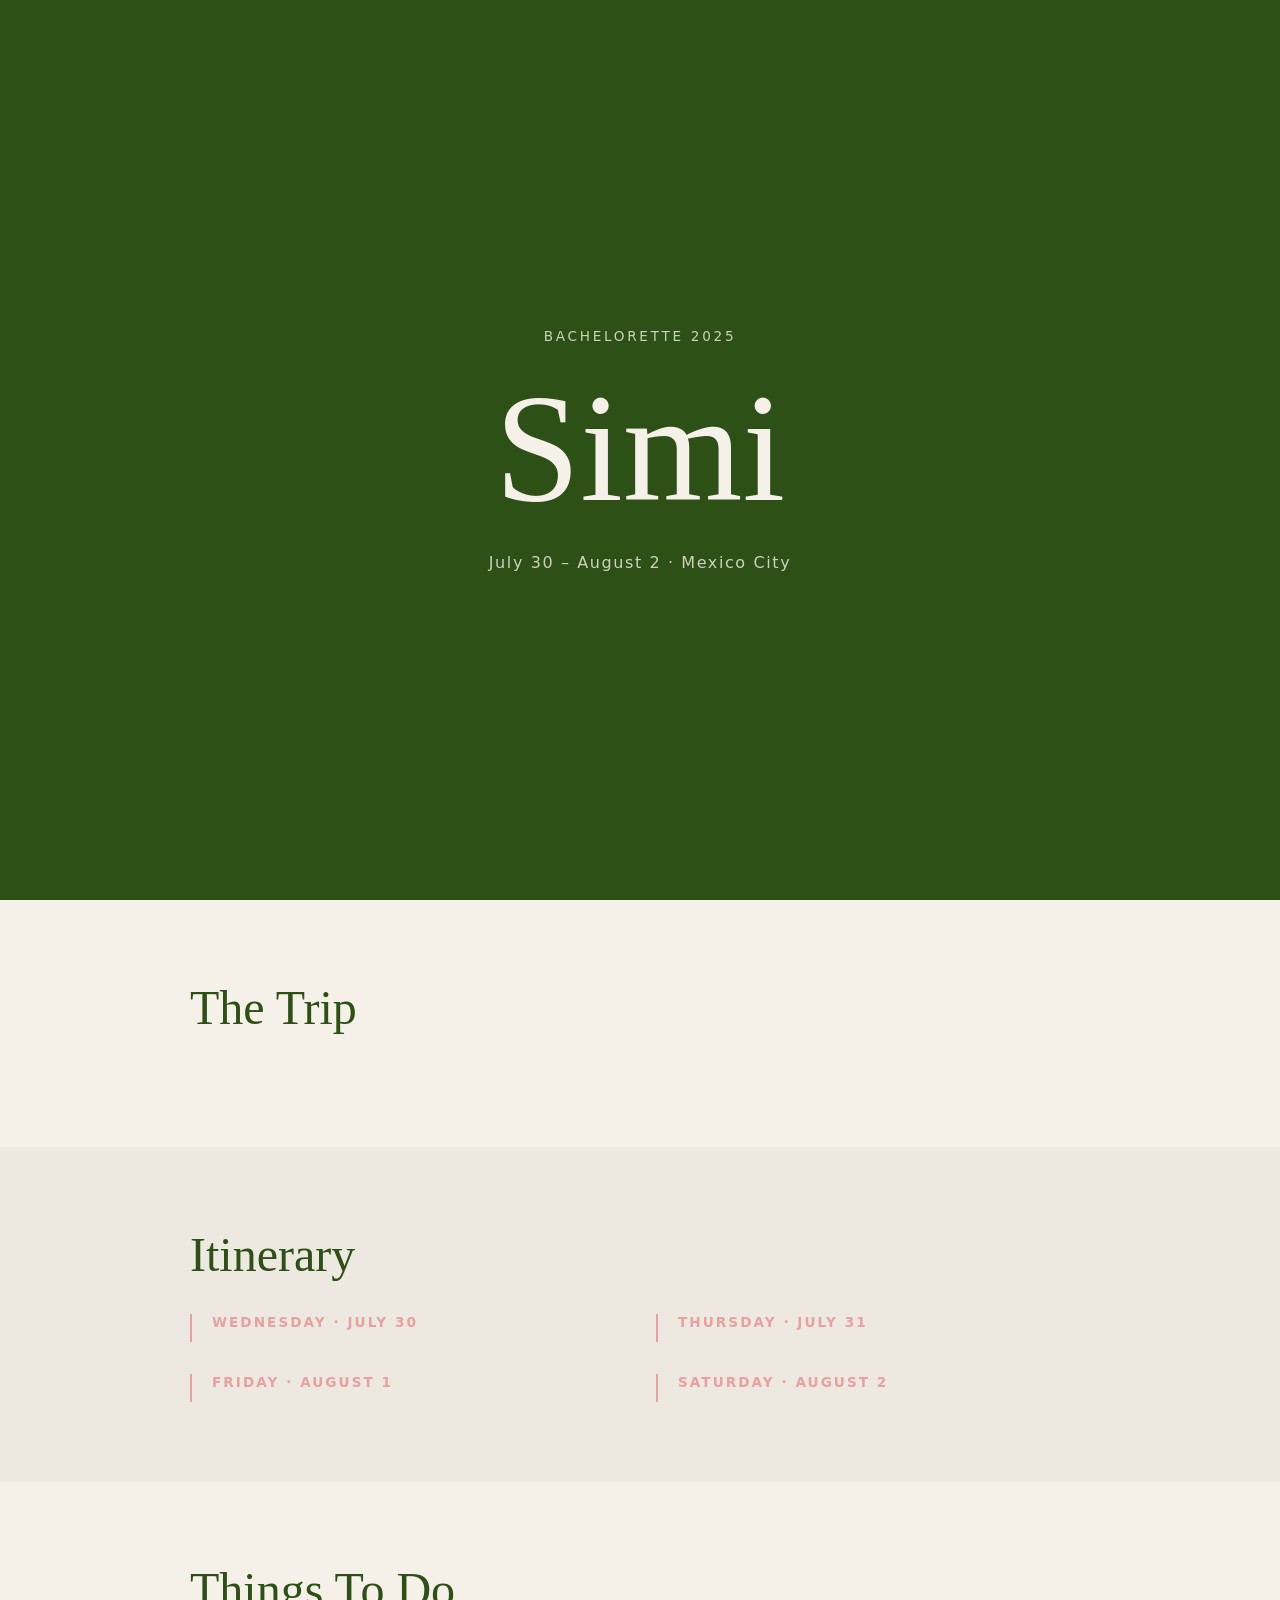
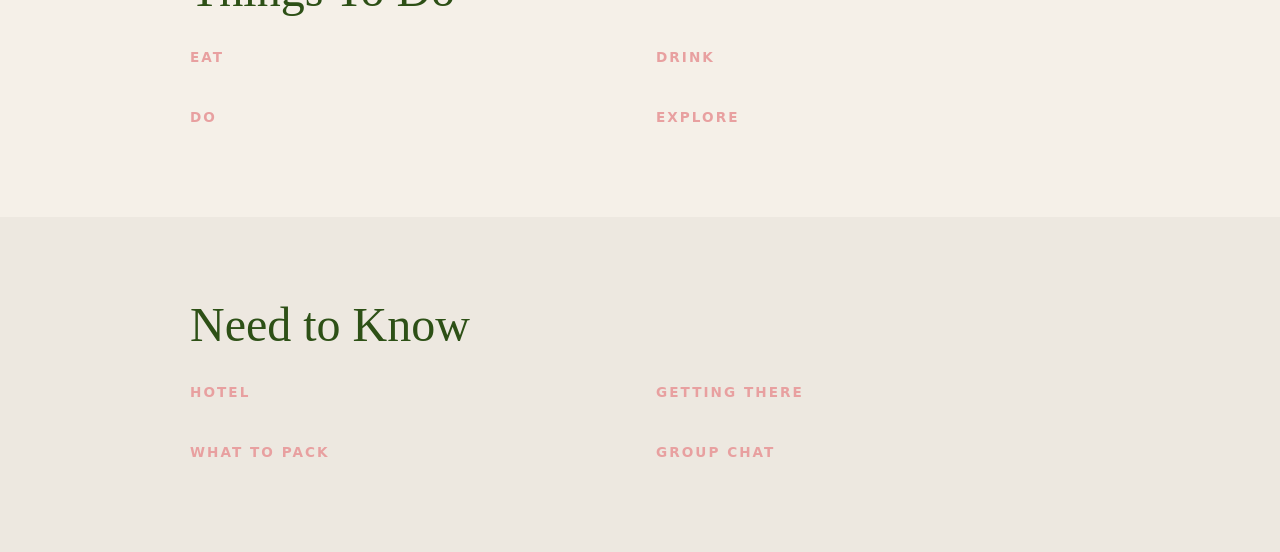
==== index.html @ c5be9ab4 "Initial site structure" ====
<!DOCTYPE html>
<html lang="en">
<head>
  <meta charset="UTF-8" />
  <meta name="viewport" content="width=device-width, initial-scale=1.0" />
  <title>Simi's Bachelorette · Mexico City</title>
  <link rel="stylesheet" href="css/style.css" />
</head>
<body>

  <!-- HERO -->
  <section id="hero">
    <div class="hero-content">
      <p class="eyebrow">bachelorette 2025</p>
      <h1>Simi</h1>
      <p class="dates">July 30 – August 2 · Mexico City</p>
    </div>
  </section>

  <!-- THE TRIP -->
  <section id="the-trip">
    <div class="container">
      <h2>The Trip</h2>
      <p class="section-body"><!-- Overview blurb goes here --></p>
    </div>
  </section>

  <!-- ITINERARY -->
  <section id="itinerary">
    <div class="container">
      <h2>Itinerary</h2>
      <div class="days">
        <div class="day">
          <h3>Wednesday · July 30</h3>
          <ul><!-- Events --></ul>
        </div>
        <div class="day">
          <h3>Thursday · July 31</h3>
          <ul><!-- Events --></ul>
        </div>
        <div class="day">
          <h3>Friday · August 1</h3>
          <ul><!-- Events --></ul>
        </div>
        <div class="day">
          <h3>Saturday · August 2</h3>
          <ul><!-- Events --></ul>
        </div>
      </div>
    </div>
  </section>

  <!-- THINGS TO DO -->
  <section id="things-to-do">
    <div class="container">
      <h2>Things To Do</h2>
      <div class="categories">
        <div class="category">
          <h3>Eat</h3>
          <ul><!-- Restaurants --></ul>
        </div>
        <div class="category">
          <h3>Drink</h3>
          <ul><!-- Bars & cantinas --></ul>
        </div>
        <div class="category">
          <h3>Do</h3>
          <ul><!-- Activities --></ul>
        </div>
        <div class="category">
          <h3>Explore</h3>
          <ul><!-- Neighborhoods & sights --></ul>
        </div>
      </div>
    </div>
  </section>

  <!-- NEED TO KNOW -->
  <section id="need-to-know">
    <div class="container">
      <h2>Need to Know</h2>
      <div class="info-grid">
        <div class="info-block">
          <h3>Hotel</h3>
          <p><!-- Hotel name, address, check-in details --></p>
        </div>
        <div class="info-block">
          <h3>Getting There</h3>
          <p><!-- Airport, transport from airport --></p>
        </div>
        <div class="info-block">
          <h3>What to Pack</h3>
          <p><!-- Packing tips, dress codes --></p>
        </div>
        <div class="info-block">
          <h3>Group Chat</h3>
          <p><!-- Link or contact info --></p>
        </div>
      </div>
    </div>
  </section>

  <script src="js/main.js"></script>
</body>
</html>
---- css/style.css ----
/* Reset */
*, *::before, *::after { box-sizing: border-box; margin: 0; padding: 0; }

/* Variables — swap these out once theme is decided */
:root {
  --cream: #F5F0E8;
  --green: #2D5016;
  --pink: #E8A0A0;
  --text: #1a1a1a;
  --font-serif: Georgia, serif;
  --font-sans: system-ui, sans-serif;
}

body {
  background-color: var(--cream);
  color: var(--text);
  font-family: var(--font-sans);
}

/* Hero */
#hero {
  min-height: 100vh;
  display: flex;
  align-items: center;
  justify-content: center;
  text-align: center;
  background-color: var(--green);
  color: var(--cream);
}

.hero-content .eyebrow {
  letter-spacing: 0.2em;
  text-transform: uppercase;
  font-size: 0.85rem;
  margin-bottom: 1rem;
  opacity: 0.8;
}

.hero-content h1 {
  font-family: var(--font-serif);
  font-size: clamp(4rem, 12vw, 10rem);
  font-weight: normal;
}

.hero-content .dates {
  margin-top: 1rem;
  font-size: 1rem;
  letter-spacing: 0.1em;
  opacity: 0.8;
}

/* Sections */
section { padding: 5rem 1.5rem; }
section:nth-child(even) { background-color: var(--cream); }
section:nth-child(odd) { background-color: #ede8e0; }

.container { max-width: 900px; margin: 0 auto; }

h2 {
  font-family: var(--font-serif);
  font-size: clamp(2rem, 5vw, 3rem);
  font-weight: normal;
  color: var(--green);
  margin-bottom: 2rem;
}

h3 {
  font-size: 0.85rem;
  letter-spacing: 0.15em;
  text-transform: uppercase;
  color: var(--pink);
  margin-bottom: 0.75rem;
}

.section-body { font-size: 1.1rem; line-height: 1.7; max-width: 600px; }

/* Itinerary */
.days { display: grid; gap: 2rem; }
@media (min-width: 640px) { .days { grid-template-columns: 1fr 1fr; } }

.day { border-left: 2px solid var(--pink); padding-left: 1.25rem; }
.day ul { list-style: none; margin-top: 0.5rem; }
.day ul li { padding: 0.35rem 0; font-size: 0.95rem; border-bottom: 1px solid rgba(0,0,0,0.06); }

/* Things To Do */
.categories { display: grid; gap: 2rem; }
@media (min-width: 640px) { .categories { grid-template-columns: 1fr 1fr; } }

.category ul { list-style: none; }
.category ul li { padding: 0.4rem 0; font-size: 0.95rem; border-bottom: 1px solid rgba(0,0,0,0.06); }

/* Need to Know */
.info-grid { display: grid; gap: 2rem; }
@media (min-width: 640px) { .info-grid { grid-template-columns: 1fr 1fr; } }

.info-block p { font-size: 0.95rem; line-height: 1.6; margin-top: 0.5rem; }
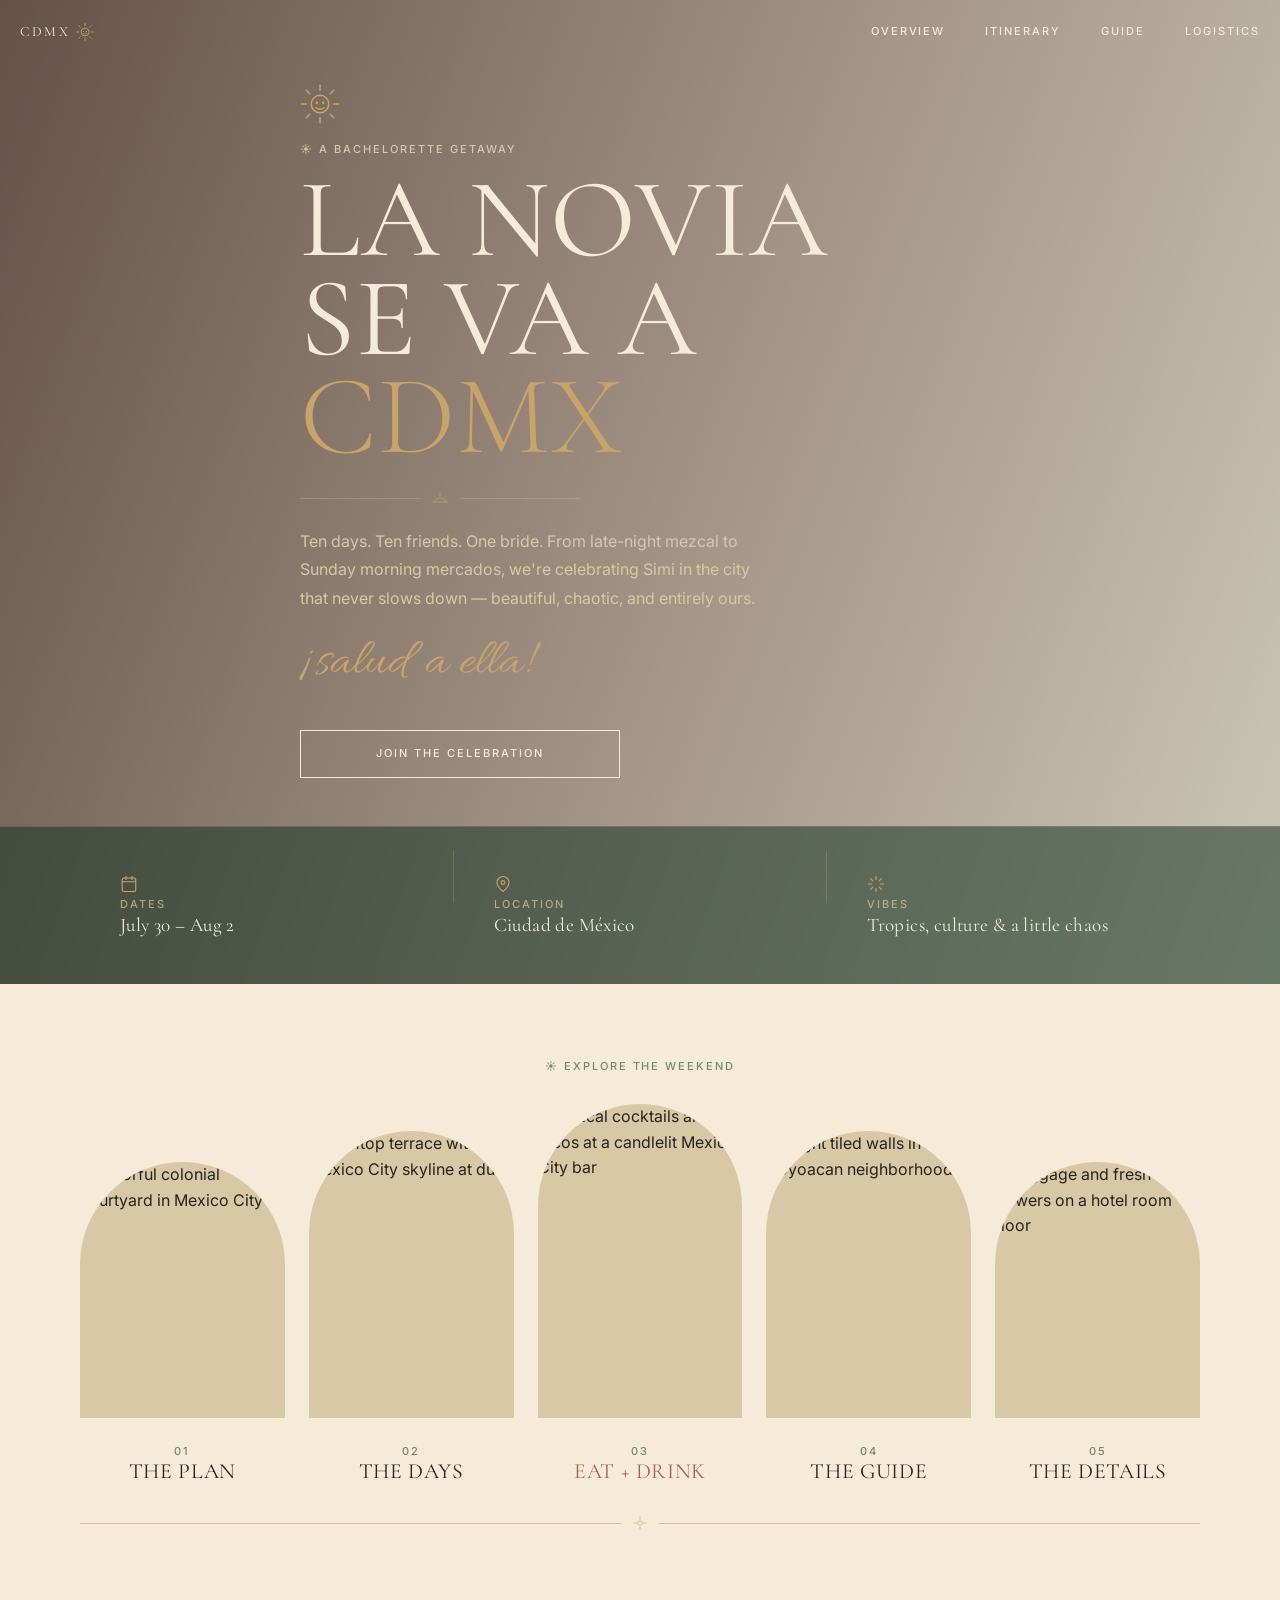
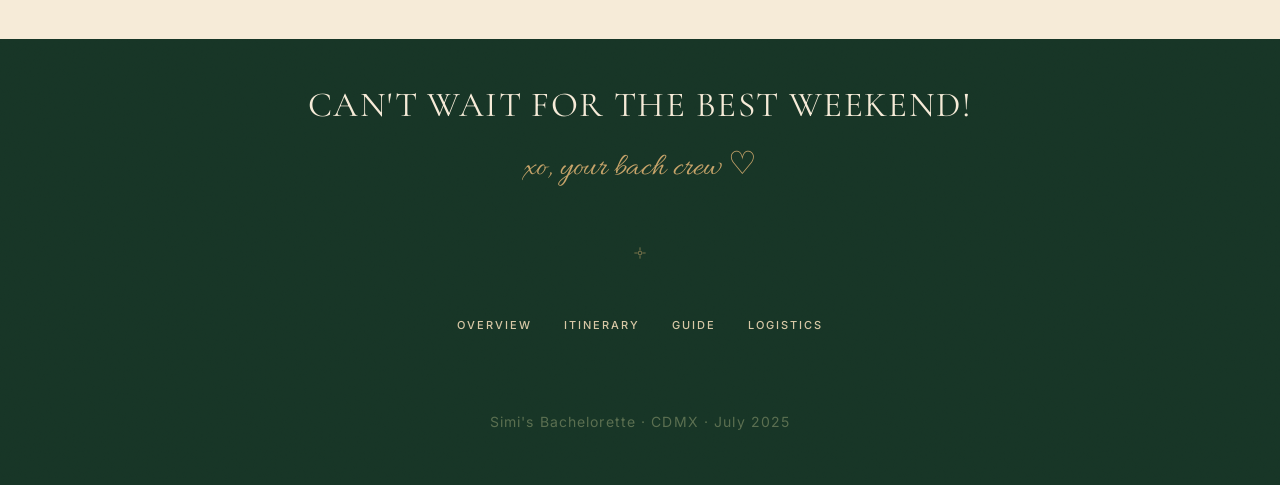
==== commit e6589596: "Build out full site — CSS system, all 5 pages, unified class names - Add layered CSS system: tokens " ====
--- a/index.html
+++ b/index.html
@@ -3,102 +3,348 @@
 <head>
   <meta charset="UTF-8" />
   <meta name="viewport" content="width=device-width, initial-scale=1.0" />
-  <title>Simi's Bachelorette · Mexico City</title>
-  <link rel="stylesheet" href="css/style.css" />
+  <title>Simi's Bachelorette · Mexico City · July 30–Aug 2</title>
+
+  <!-- Google Fonts -->
+  <link rel="preconnect" href="https://fonts.googleapis.com" />
+  <link rel="preconnect" href="https://fonts.gstatic.com" crossorigin />
+  <link href="https://fonts.googleapis.com/css2?family=Cormorant+Garamond:ital,wght@0,300;0,400;0,500;0,600;1,300;1,400&family=Inter:wght@300;400;500;600&family=Allura&display=swap" rel="stylesheet" />
+
+  <!-- Design system layers -->
+  <link rel="stylesheet" href="css/tokens.css" />
+  <link rel="stylesheet" href="css/globals.css" />
+  <link rel="stylesheet" href="css/components.css" />
+  <link rel="stylesheet" href="css/pages/home.css" />
+  <!-- Responsive strategy — load last so breakpoints can override -->
+  <link rel="stylesheet" href="css/responsive.css" />
 </head>
 <body>
 
-  <!-- HERO -->
-  <section id="hero">
-    <div class="hero-content">
-      <p class="eyebrow">bachelorette 2025</p>
-      <h1>Simi</h1>
-      <p class="dates">July 30 – August 2 · Mexico City</p>
-    </div>
-  </section>
-
-  <!-- THE TRIP -->
-  <section id="the-trip">
-    <div class="container">
-      <h2>The Trip</h2>
-      <p class="section-body"><!-- Overview blurb goes here --></p>
-    </div>
-  </section>
-
-  <!-- ITINERARY -->
-  <section id="itinerary">
-    <div class="container">
-      <h2>Itinerary</h2>
-      <div class="days">
-        <div class="day">
-          <h3>Wednesday · July 30</h3>
-          <ul><!-- Events --></ul>
-        </div>
-        <div class="day">
-          <h3>Thursday · July 31</h3>
-          <ul><!-- Events --></ul>
-        </div>
-        <div class="day">
-          <h3>Friday · August 1</h3>
-          <ul><!-- Events --></ul>
-        </div>
-        <div class="day">
-          <h3>Saturday · August 2</h3>
-          <ul><!-- Events --></ul>
-        </div>
-      </div>
-    </div>
-  </section>
-
-  <!-- THINGS TO DO -->
-  <section id="things-to-do">
-    <div class="container">
-      <h2>Things To Do</h2>
-      <div class="categories">
-        <div class="category">
-          <h3>Eat</h3>
-          <ul><!-- Restaurants --></ul>
-        </div>
-        <div class="category">
-          <h3>Drink</h3>
-          <ul><!-- Bars & cantinas --></ul>
-        </div>
-        <div class="category">
-          <h3>Do</h3>
-          <ul><!-- Activities --></ul>
-        </div>
-        <div class="category">
-          <h3>Explore</h3>
-          <ul><!-- Neighborhoods & sights --></ul>
-        </div>
-      </div>
-    </div>
-  </section>
-
-  <!-- NEED TO KNOW -->
-  <section id="need-to-know">
-    <div class="container">
-      <h2>Need to Know</h2>
-      <div class="info-grid">
-        <div class="info-block">
-          <h3>Hotel</h3>
-          <p><!-- Hotel name, address, check-in details --></p>
-        </div>
-        <div class="info-block">
-          <h3>Getting There</h3>
-          <p><!-- Airport, transport from airport --></p>
-        </div>
-        <div class="info-block">
-          <h3>What to Pack</h3>
-          <p><!-- Packing tips, dress codes --></p>
-        </div>
-        <div class="info-block">
-          <h3>Group Chat</h3>
-          <p><!-- Link or contact info --></p>
-        </div>
-      </div>
-    </div>
-  </section>
+  <!-- ============================================================
+       SITE NAV
+  ============================================================ -->
+  <header class="site-nav" role="banner">
+    <a href="index.html" class="nav-logo" aria-label="Home">
+      <span class="nav-logo__text">CDMX</span>
+      <!-- Sun / face icon -->
+      <svg class="nav-logo__sun" width="18" height="18" viewBox="0 0 32 32" fill="none" xmlns="http://www.w3.org/2000/svg" aria-hidden="true">
+        <circle cx="16" cy="16" r="7" stroke="currentColor" stroke-width="1.5"/>
+        <!-- rays -->
+        <line x1="16" y1="1"  x2="16" y2="5"  stroke="currentColor" stroke-width="1.5" stroke-linecap="round"/>
+        <line x1="16" y1="27" x2="16" y2="31" stroke="currentColor" stroke-width="1.5" stroke-linecap="round"/>
+        <line x1="1"  y1="16" x2="5"  y2="16" stroke="currentColor" stroke-width="1.5" stroke-linecap="round"/>
+        <line x1="27" y1="16" x2="31" y2="16" stroke="currentColor" stroke-width="1.5" stroke-linecap="round"/>
+        <line x1="4.93"  y1="4.93"  x2="7.76"  y2="7.76"  stroke="currentColor" stroke-width="1.5" stroke-linecap="round"/>
+        <line x1="24.24" y1="24.24" x2="27.07" y2="27.07" stroke="currentColor" stroke-width="1.5" stroke-linecap="round"/>
+        <line x1="27.07" y1="4.93"  x2="24.24" y2="7.76"  stroke="currentColor" stroke-width="1.5" stroke-linecap="round"/>
+        <line x1="7.76"  y1="24.24" x2="4.93"  y2="27.07" stroke="currentColor" stroke-width="1.5" stroke-linecap="round"/>
+        <!-- face dots -->
+        <circle cx="13.5" cy="15" r="1" fill="currentColor"/>
+        <circle cx="18.5" cy="15" r="1" fill="currentColor"/>
+        <path d="M13 19 Q16 21.5 19 19" stroke="currentColor" stroke-width="1.2" stroke-linecap="round" fill="none"/>
+      </svg>
+    </a>
+
+    <!-- Hamburger (mobile) -->
+    <button class="nav-hamburger" aria-label="Open navigation" aria-expanded="false" aria-controls="nav-links">
+      <span></span><span></span><span></span>
+    </button>
+
+    <nav class="nav-links" id="nav-links" aria-label="Primary navigation">
+      <a href="overview.html"   class="nav-link">Overview</a>
+      <a href="itinerary.html"  class="nav-link">Itinerary</a>
+      <a href="guide.html"      class="nav-link">Guide</a>
+      <a href="logistics.html"  class="nav-link">Logistics</a>
+    </nav>
+  </header>
+
+
+  <!-- ============================================================
+       HERO
+  ============================================================ -->
+  <section class="hero" aria-labelledby="hero-heading">
+
+    <!-- Full-bleed background image -->
+    <div class="hero__bg" role="img" aria-label="Arched terracotta doorway surrounded by dense palms in Mexico City"></div>
+
+    <!-- Left-to-right gradient overlay -->
+    <div class="hero__overlay" aria-hidden="true"></div>
+
+    <!-- Grain texture overlay -->
+    <div class="hero__grain" aria-hidden="true"></div>
+
+    <!-- Hero content — left-aligned -->
+    <div class="hero__content">
+
+      <!-- Sun / face icon -->
+      <svg class="hero__sun-icon" width="40" height="40" viewBox="0 0 32 32" fill="none" xmlns="http://www.w3.org/2000/svg" aria-hidden="true">
+        <circle cx="16" cy="16" r="7" stroke="currentColor" stroke-width="1.2"/>
+        <line x1="16" y1="1"  x2="16" y2="5"  stroke="currentColor" stroke-width="1.2" stroke-linecap="round"/>
+        <line x1="16" y1="27" x2="16" y2="31" stroke="currentColor" stroke-width="1.2" stroke-linecap="round"/>
+        <line x1="1"  y1="16" x2="5"  y2="16" stroke="currentColor" stroke-width="1.2" stroke-linecap="round"/>
+        <line x1="27" y1="16" x2="31" y2="16" stroke="currentColor" stroke-width="1.2" stroke-linecap="round"/>
+        <line x1="4.93"  y1="4.93"  x2="7.76"  y2="7.76"  stroke="currentColor" stroke-width="1.2" stroke-linecap="round"/>
+        <line x1="24.24" y1="24.24" x2="27.07" y2="27.07" stroke="currentColor" stroke-width="1.2" stroke-linecap="round"/>
+        <line x1="27.07" y1="4.93"  x2="24.24" y2="7.76"  stroke="currentColor" stroke-width="1.2" stroke-linecap="round"/>
+        <line x1="7.76"  y1="24.24" x2="4.93"  y2="27.07" stroke="currentColor" stroke-width="1.2" stroke-linecap="round"/>
+        <circle cx="13.5" cy="15" r="1" fill="currentColor"/>
+        <circle cx="18.5" cy="15" r="1" fill="currentColor"/>
+        <path d="M13 19 Q16 21.5 19 19" stroke="currentColor" stroke-width="1.1" stroke-linecap="round" fill="none"/>
+      </svg>
+
+      <!-- Eyebrow label -->
+      <p class="hero__eyebrow eyebrow">
+        <span aria-hidden="true">☀</span>&nbsp;A Bachelorette Getaway
+      </p>
+
+      <!-- Main headline — split across three lines for visual impact -->
+      <h1 class="hero__heading" id="hero-heading">
+        <span class="hero__heading-line">La Novia</span>
+        <span class="hero__heading-line">Se Va A</span>
+        <span class="hero__heading-line">CDMX</span>
+      </h1>
+
+      <!-- Sunrise ornament divider -->
+      <div class="hero__ornament" aria-hidden="true">
+        <span class="hero__ornament-line"></span>
+        <svg width="16" height="16" viewBox="0 0 32 32" fill="none" xmlns="http://www.w3.org/2000/svg">
+          <!-- half-sun rising above horizon -->
+          <path d="M4 22 Q16 6 28 22" stroke="currentColor" stroke-width="1.4" fill="none"/>
+          <line x1="16" y1="4"  x2="16" y2="8"  stroke="currentColor" stroke-width="1.4" stroke-linecap="round"/>
+          <line x1="4"  y1="12" x2="8"  y2="14" stroke="currentColor" stroke-width="1.4" stroke-linecap="round"/>
+          <line x1="28" y1="12" x2="24" y2="14" stroke="currentColor" stroke-width="1.4" stroke-linecap="round"/>
+          <line x1="1"  y1="22" x2="31" y2="22" stroke="currentColor" stroke-width="1.4" stroke-linecap="round"/>
+        </svg>
+        <span class="hero__ornament-line"></span>
+      </div>
+
+      <!-- Body paragraph -->
+      <p class="hero__body">
+        Ten days. Ten friends. One bride. From late-night mezcal to Sunday morning mercados,
+        we're celebrating Simi in the city that never slows down — beautiful, chaotic, and entirely ours.
+      </p>
+
+      <!-- Script accent -->
+      <p class="hero__script" lang="es">¡salud a ella!</p>
+
+      <!-- CTA button -->
+      <a href="overview.html" class="btn btn--outline-cream hero__cta">
+        Join the Celebration
+      </a>
+
+    </div><!-- /.hero__content -->
+
+    <!-- Quick facts strip — anchored to bottom of hero -->
+    <div class="hero__facts" role="complementary" aria-label="Trip at a glance">
+
+      <div class="hero__fact">
+        <span class="hero__fact-icon" aria-hidden="true">
+          <!-- Calendar icon -->
+          <svg width="18" height="18" viewBox="0 0 24 24" fill="none" stroke="currentColor" stroke-width="1.5" stroke-linecap="round" stroke-linejoin="round">
+            <rect x="3" y="4" width="18" height="18" rx="2"/>
+            <line x1="3" y1="9" x2="21" y2="9"/>
+            <line x1="8" y1="2" x2="8" y2="6"/>
+            <line x1="16" y1="2" x2="16" y2="6"/>
+          </svg>
+        </span>
+        <span class="hero__fact-label eyebrow">Dates</span>
+        <span class="hero__fact-value">July 30 – Aug 2</span>
+      </div>
+
+      <div class="hero__fact-divider" aria-hidden="true"></div>
+
+      <div class="hero__fact">
+        <span class="hero__fact-icon" aria-hidden="true">
+          <!-- Location pin icon -->
+          <svg width="18" height="18" viewBox="0 0 24 24" fill="none" stroke="currentColor" stroke-width="1.5" stroke-linecap="round" stroke-linejoin="round">
+            <path d="M12 22s-8-6.5-8-12a8 8 0 0 1 16 0c0 5.5-8 12-8 12z"/>
+            <circle cx="12" cy="10" r="2.5"/>
+          </svg>
+        </span>
+        <span class="hero__fact-label eyebrow">Location</span>
+        <span class="hero__fact-value">Ciudad de México</span>
+      </div>
+
+      <div class="hero__fact-divider" aria-hidden="true"></div>
+
+      <div class="hero__fact">
+        <span class="hero__fact-icon" aria-hidden="true">
+          <!-- Sparkle / sun icon -->
+          <svg width="18" height="18" viewBox="0 0 24 24" fill="none" stroke="currentColor" stroke-width="1.5" stroke-linecap="round" stroke-linejoin="round">
+            <path d="M12 2v4M12 18v4M4.93 4.93l2.83 2.83M16.24 16.24l2.83 2.83M2 12h4M18 12h4M4.93 19.07l2.83-2.83M16.24 7.76l2.83-2.83"/>
+          </svg>
+        </span>
+        <span class="hero__fact-label eyebrow">Vibes</span>
+        <span class="hero__fact-value">Tropics, culture &amp; a little chaos</span>
+      </div>
+
+    </div><!-- /.hero__facts -->
+
+  </section><!-- /.hero -->
+
+
+  <!-- ============================================================
+       SECTION PREVIEW CARDS ROW
+  ============================================================ -->
+  <section class="previews" aria-labelledby="previews-heading">
+    <div class="previews__inner">
+
+      <p class="previews__eyebrow eyebrow" id="previews-heading">
+        <span aria-hidden="true">☀</span>&nbsp;Explore the Weekend
+      </p>
+
+      <div class="previews__grid" role="list">
+
+        <!-- Card 1 — The Plan -->
+        <a href="overview.html" class="preview-card" role="listitem">
+          <div class="preview-card__arch-wrap">
+            <div class="preview-card__arch">
+              <img
+                src="/images/preview/the-plan.jpg"
+                alt="Colorful colonial courtyard in Mexico City"
+                loading="lazy"
+                width="280"
+                height="350"
+              />
+            </div>
+          </div>
+          <div class="preview-card__label">
+            <span class="preview-card__eyebrow eyebrow">01</span>
+            <span class="preview-card__title">The Plan</span>
+          </div>
+        </a>
+
+        <!-- Card 2 — The Days -->
+        <a href="itinerary.html" class="preview-card" role="listitem">
+          <div class="preview-card__arch-wrap">
+            <div class="preview-card__arch">
+              <img
+                src="/images/preview/the-days.jpg"
+                alt="Rooftop terrace with Mexico City skyline at dusk"
+                loading="lazy"
+                width="280"
+                height="350"
+              />
+            </div>
+          </div>
+          <div class="preview-card__label">
+            <span class="preview-card__eyebrow eyebrow">02</span>
+            <span class="preview-card__title">The Days</span>
+          </div>
+        </a>
+
+        <!-- Card 3 — Eat + Drink -->
+        <a href="guide.html" class="preview-card preview-card--featured" role="listitem">
+          <div class="preview-card__arch-wrap">
+            <div class="preview-card__arch">
+              <img
+                src="/images/preview/eat-drink.jpg"
+                alt="Mezcal cocktails and tacos at a candlelit Mexico City bar"
+                loading="lazy"
+                width="280"
+                height="350"
+              />
+            </div>
+          </div>
+          <div class="preview-card__label">
+            <span class="preview-card__eyebrow eyebrow">03</span>
+            <span class="preview-card__title">Eat&nbsp;+ Drink</span>
+          </div>
+        </a>
+
+        <!-- Card 4 — The Guide -->
+        <a href="guide.html" class="preview-card" role="listitem">
+          <div class="preview-card__arch-wrap">
+            <div class="preview-card__arch">
+              <img
+                src="/images/preview/the-guide.jpg"
+                alt="Bright tiled walls in Coyoacan neighborhood"
+                loading="lazy"
+                width="280"
+                height="350"
+              />
+            </div>
+          </div>
+          <div class="preview-card__label">
+            <span class="preview-card__eyebrow eyebrow">04</span>
+            <span class="preview-card__title">The Guide</span>
+          </div>
+        </a>
+
+        <!-- Card 5 — The Details -->
+        <a href="logistics.html" class="preview-card" role="listitem">
+          <div class="preview-card__arch-wrap">
+            <div class="preview-card__arch">
+              <img
+                src="/images/preview/the-details.jpg"
+                alt="Luggage and fresh flowers on a hotel room floor"
+                loading="lazy"
+                width="280"
+                height="350"
+              />
+            </div>
+          </div>
+          <div class="preview-card__label">
+            <span class="preview-card__eyebrow eyebrow">05</span>
+            <span class="preview-card__title">The Details</span>
+          </div>
+        </a>
+
+      </div><!-- /.previews__grid -->
+
+      <!-- Gold divider -->
+      <div class="gold-divider" aria-hidden="true">
+        <span class="gold-divider__line"></span>
+        <svg width="14" height="14" viewBox="0 0 32 32" fill="none" xmlns="http://www.w3.org/2000/svg">
+          <circle cx="16" cy="16" r="5" stroke="currentColor" stroke-width="1.5"/>
+          <line x1="16" y1="2"  x2="16" y2="8"  stroke="currentColor" stroke-width="1.5" stroke-linecap="round"/>
+          <line x1="16" y1="24" x2="16" y2="30" stroke="currentColor" stroke-width="1.5" stroke-linecap="round"/>
+          <line x1="2"  y1="16" x2="8"  y2="16" stroke="currentColor" stroke-width="1.5" stroke-linecap="round"/>
+          <line x1="24" y1="16" x2="30" y2="16" stroke="currentColor" stroke-width="1.5" stroke-linecap="round"/>
+        </svg>
+        <span class="gold-divider__line"></span>
+      </div>
+
+    </div><!-- /.previews__inner -->
+  </section><!-- /.previews -->
+
+
+  <!-- ============================================================
+       FOOTER
+  ============================================================ -->
+  <footer class="site-footer" role="contentinfo">
+    <div class="site-footer__inner">
+
+      <p class="site-footer__heading">
+        Can't wait for the best weekend!
+      </p>
+
+      <p class="site-footer__script">xo, your bach crew ♡</p>
+
+      <div class="gold-divider gold-divider--sm" aria-hidden="true">
+        <span class="gold-divider__line"></span>
+        <svg width="12" height="12" viewBox="0 0 32 32" fill="none" xmlns="http://www.w3.org/2000/svg">
+          <circle cx="16" cy="16" r="5" stroke="currentColor" stroke-width="1.5"/>
+          <line x1="16" y1="2"  x2="16" y2="8"  stroke="currentColor" stroke-width="1.5" stroke-linecap="round"/>
+          <line x1="16" y1="24" x2="16" y2="30" stroke="currentColor" stroke-width="1.5" stroke-linecap="round"/>
+          <line x1="2"  y1="16" x2="8"  y2="16" stroke="currentColor" stroke-width="1.5" stroke-linecap="round"/>
+          <line x1="24" y1="16" x2="30" y2="16" stroke="currentColor" stroke-width="1.5" stroke-linecap="round"/>
+        </svg>
+        <span class="gold-divider__line"></span>
+      </div>
+
+      <nav class="site-footer__nav" aria-label="Footer navigation">
+        <a href="overview.html"  class="site-footer__nav-link">Overview</a>
+        <a href="itinerary.html" class="site-footer__nav-link">Itinerary</a>
+        <a href="guide.html"     class="site-footer__nav-link">Guide</a>
+        <a href="logistics.html" class="site-footer__nav-link">Logistics</a>
+      </nav>
+
+      <p class="site-footer__legal">Simi's Bachelorette · CDMX · July 2025</p>
+
+    </div><!-- /.site-footer__inner -->
+  </footer>
+
 
   <script src="js/main.js"></script>
 </body>
--- a/css/tokens.css
+++ b/css/tokens.css
@@ -0,0 +1,91 @@
+/* ============================================================
+   DESIGN TOKENS — single source of truth
+   All other CSS files consume these custom properties only.
+   Never hard-code a hex value outside this file.
+============================================================ */
+
+:root {
+
+  /* ── Palette ─────────────────────────────────────────── */
+  --color-terracotta:      #A8614B;
+  --color-terracotta-deep: #6E3428;
+  --color-forest:          #173526;
+  --color-forest-2:        #244634;
+  --color-sage:            #788863;
+  --color-cream:           #F6EBD8;
+  --color-sand:            #D8C8A6;
+  --color-candle-gold:     #C7A46A;
+  --color-dusty-rose:      #D99084;
+  --color-ink:             #27241D;
+
+  /* ── Typography ──────────────────────────────────────── */
+  --font-display: 'Cormorant Garamond', Georgia, serif;
+  --font-body:    'Inter', system-ui, sans-serif;
+  --font-script:  'Allura', cursive;
+
+  /* ── Type scale (fluid, clamp) ───────────────────────── */
+  --text-xs:    0.6875rem;   /* 11px — eyebrow */
+  --text-sm:    0.875rem;    /* 14px */
+  --text-base:  1rem;        /* 16px */
+  --text-lg:    1.125rem;    /* 18px */
+  --text-xl:    1.375rem;    /* 22px */
+  --text-2xl:   1.75rem;     /* 28px */
+  --text-3xl:   clamp(2rem, 4vw, 3rem);
+  --text-4xl:   clamp(3rem, 6vw, 5rem);
+  --text-hero:  clamp(4.5rem, 11vw, 10rem);
+  --text-script-lg: clamp(2.5rem, 5vw, 4rem);
+
+  /* ── Leading ─────────────────────────────────────────── */
+  --leading-display: 0.88;
+  --leading-tight:   1.1;
+  --leading-snug:    1.3;
+  --leading-normal:  1.6;
+  --leading-relaxed: 1.75;
+
+  /* ── Letter spacing ──────────────────────────────────── */
+  --tracking-eyebrow: 0.18em;
+  --tracking-display: 0.01em;
+  --tracking-nav:     0.12em;
+
+  /* ── Spacing ─────────────────────────────────────────── */
+  --space-1:  0.25rem;
+  --space-2:  0.5rem;
+  --space-3:  0.75rem;
+  --space-4:  1rem;
+  --space-5:  1.25rem;
+  --space-6:  1.5rem;
+  --space-8:  2rem;
+  --space-10: 2.5rem;
+  --space-12: 3rem;
+  --space-16: 4rem;
+  --space-20: 5rem;
+  --space-24: 6rem;
+  --space-32: 8rem;
+
+  /* ── Layout ──────────────────────────────────────────── */
+  --max-width:       1280px;
+  --max-width-text:  680px;
+  --gutter:          clamp(1rem, 4vw, 2.5rem);
+
+  /* ── Border radius ───────────────────────────────────── */
+  --radius-arch: 999px 999px 0 0;   /* pill top — the arch shape */
+  --radius-card: 0.5rem;
+  --radius-sm:   0.25rem;
+
+  /* ── Shadows ─────────────────────────────────────────── */
+  --shadow-card: 0 4px 24px rgba(39,36,29,0.10), 0 1px 4px rgba(39,36,29,0.06);
+  --shadow-card-hover: 0 8px 40px rgba(39,36,29,0.18);
+
+  /* ── Transitions ─────────────────────────────────────── */
+  --ease-out: cubic-bezier(0.22, 1, 0.36, 1);
+  --duration-fast:   150ms;
+  --duration-base:   250ms;
+  --duration-slow:   400ms;
+
+  /* ── Z-index scale ───────────────────────────────────── */
+  --z-below:   -1;
+  --z-base:     0;
+  --z-raised:   10;
+  --z-nav:      100;
+  --z-overlay:  200;
+}
--- a/css/globals.css
+++ b/css/globals.css
@@ -0,0 +1,168 @@
+/* ============================================================
+   GLOBALS — reset, base element styles, utility classes
+============================================================ */
+
+/* ── Reset ───────────────────────────────────────────────── */
+*, *::before, *::after {
+  box-sizing: border-box;
+  margin: 0;
+  padding: 0;
+}
+
+html {
+  scroll-behavior: smooth;
+  -webkit-text-size-adjust: 100%;
+}
+
+body {
+  font-family: var(--font-body);
+  font-size: var(--text-base);
+  line-height: var(--leading-normal);
+  color: var(--color-ink);
+  background-color: var(--color-cream);
+  overflow-x: hidden;
+}
+
+img, video, svg {
+  display: block;
+  max-width: 100%;
+}
+
+a {
+  color: inherit;
+  text-decoration: none;
+}
+
+ul, ol {
+  list-style: none;
+}
+
+button {
+  background: none;
+  border: none;
+  cursor: pointer;
+  font: inherit;
+}
+
+/* ── Base typography ──────────────────────────────────────── */
+h1, h2, h3, h4, h5, h6 {
+  font-family: var(--font-display);
+  font-weight: 400;
+  letter-spacing: var(--tracking-display);
+  line-height: var(--leading-display);
+}
+
+/* ── Utility: eyebrow label ──────────────────────────────── */
+.eyebrow {
+  font-family: var(--font-body);
+  font-size: var(--text-xs);
+  font-weight: 500;
+  letter-spacing: var(--tracking-eyebrow);
+  text-transform: uppercase;
+  line-height: 1;
+}
+
+/* ── Utility: layout container ───────────────────────────── */
+.container {
+  width: 100%;
+  max-width: var(--max-width);
+  margin-inline: auto;
+  padding-inline: var(--gutter);
+}
+
+/* ── Utility: grain texture overlay ─────────────────────── */
+/* Applied as ::before on sections that need it */
+.has-grain::before {
+  content: '';
+  position: absolute;
+  inset: 0;
+  pointer-events: none;
+  background-image: url("data:image/svg+xml,%3Csvg viewBox='0 0 256 256' xmlns='http://www.w3.org/2000/svg'%3E%3Cfilter id='noise'%3E%3CfeTurbulence type='fractalNoise' baseFrequency='0.9' numOctaves='4' stitchTiles='stitch'/%3E%3C/filter%3E%3Crect width='100%25' height='100%25' filter='url(%23noise)'/%3E%3C/svg%3E");
+  background-repeat: repeat;
+  background-size: 128px 128px;
+  opacity: 0.05;
+  mix-blend-mode: multiply;
+  z-index: var(--z-raised);
+}
+
+/* ── Utility: gold divider ───────────────────────────────── */
+.gold-divider {
+  display: flex;
+  align-items: center;
+  gap: var(--space-4);
+  color: var(--color-candle-gold);
+  margin-block: var(--space-12);
+}
+
+.gold-divider--sm {
+  margin-block: var(--space-6);
+}
+
+.gold-divider__line {
+  flex: 1;
+  height: 1px;
+  background-color: var(--color-candle-gold);
+}
+
+/* ── Utility: buttons ────────────────────────────────────── */
+.btn {
+  display: inline-block;
+  font-family: var(--font-body);
+  font-size: var(--text-xs);
+  font-weight: 500;
+  letter-spacing: var(--tracking-eyebrow);
+  text-transform: uppercase;
+  padding: 0.875rem 2.25rem;
+  border-radius: 0;
+  transition:
+    background-color var(--duration-base) var(--ease-out),
+    color var(--duration-base) var(--ease-out),
+    border-color var(--duration-base) var(--ease-out);
+  cursor: pointer;
+  white-space: nowrap;
+}
+
+/* Cream outline — used on dark/image backgrounds */
+.btn--outline-cream {
+  border: 1px solid var(--color-cream);
+  color: var(--color-cream);
+  background-color: transparent;
+}
+
+.btn--outline-cream:hover,
+.btn--outline-cream:focus-visible {
+  background-color: var(--color-cream);
+  color: var(--color-terracotta-deep);
+}
+
+/* Gold outline — used on light backgrounds */
+.btn--outline-gold {
+  border: 1px solid var(--color-candle-gold);
+  color: var(--color-candle-gold);
+  background-color: transparent;
+}
+
+.btn--outline-gold:hover,
+.btn--outline-gold:focus-visible {
+  background-color: var(--color-candle-gold);
+  color: var(--color-forest);
+}
+
+/* Forest solid */
+.btn--solid-forest {
+  border: 1px solid var(--color-forest);
+  color: var(--color-cream);
+  background-color: var(--color-forest);
+}
+
+.btn--solid-forest:hover,
+.btn--solid-forest:focus-visible {
+  background-color: var(--color-forest-2);
+  border-color: var(--color-forest-2);
+}
+
+/* Focus visible — global */
+:focus-visible {
+  outline: 2px solid var(--color-candle-gold);
+  outline-offset: 3px;
+}
--- a/css/components.css
+++ b/css/components.css
@@ -0,0 +1,313 @@
+/* ============================================================
+   COMPONENTS — shared across all pages
+   Nav, arched image, preview card, gold divider, footer
+============================================================ */
+
+
+/* ── Site Nav ────────────────────────────────────────────── */
+.site-nav {
+  position: absolute;
+  top: 0;
+  left: 0;
+  right: 0;
+  z-index: var(--z-nav);
+  display: flex;
+  align-items: center;
+  justify-content: space-between;
+  padding: var(--space-6) var(--gutter);
+}
+
+/* Logo mark */
+.nav-logo {
+  display: flex;
+  align-items: center;
+  gap: var(--space-2);
+  color: var(--color-cream);
+  transition: opacity var(--duration-fast) var(--ease-out);
+}
+
+.nav-logo:hover { opacity: 0.75; }
+
+.nav-logo__text {
+  font-family: var(--font-display);
+  font-size: var(--text-sm);
+  font-weight: 400;
+  letter-spacing: 0.16em;
+  text-transform: uppercase;
+  line-height: 1;
+}
+
+.nav-logo__sun {
+  color: var(--color-candle-gold);
+  flex-shrink: 0;
+}
+
+/* Nav links row */
+.nav-links {
+  display: flex;
+  align-items: center;
+  gap: var(--space-8);
+}
+
+.nav-link {
+  font-family: var(--font-body);
+  font-size: var(--text-xs);
+  font-weight: 500;
+  letter-spacing: var(--tracking-nav);
+  text-transform: uppercase;
+  color: var(--color-cream);
+  position: relative;
+  padding-bottom: 2px;
+  transition: color var(--duration-fast) var(--ease-out);
+}
+
+.nav-link::after {
+  content: '';
+  position: absolute;
+  bottom: 0;
+  left: 0;
+  right: 0;
+  height: 1px;
+  background-color: var(--color-candle-gold);
+  transform: scaleX(0);
+  transform-origin: left;
+  transition: transform var(--duration-base) var(--ease-out);
+}
+
+.nav-link:hover { color: var(--color-candle-gold); }
+.nav-link:hover::after,
+.nav-link[aria-current="page"]::after { transform: scaleX(1); }
+.nav-link[aria-current="page"] { color: var(--color-candle-gold); }
+
+/* Hamburger (mobile) */
+.nav-hamburger {
+  display: none;
+  flex-direction: column;
+  gap: 5px;
+  padding: var(--space-2);
+  color: var(--color-cream);
+  z-index: var(--z-nav);
+}
+
+.nav-hamburger span {
+  display: block;
+  width: 22px;
+  height: 1.5px;
+  background-color: currentColor;
+  transition: transform var(--duration-base) var(--ease-out), opacity var(--duration-base) var(--ease-out);
+}
+
+/* open state */
+.nav-hamburger[aria-expanded="true"] span:nth-child(1) {
+  transform: translateY(6.5px) rotate(45deg);
+}
+.nav-hamburger[aria-expanded="true"] span:nth-child(2) {
+  opacity: 0;
+  transform: scaleX(0);
+}
+.nav-hamburger[aria-expanded="true"] span:nth-child(3) {
+  transform: translateY(-6.5px) rotate(-45deg);
+}
+
+/* Mobile nav collapse */
+@media (max-width: 767px) {
+  .nav-hamburger { display: flex; }
+
+  .nav-links {
+    position: fixed;
+    inset: 0;
+    flex-direction: column;
+    justify-content: center;
+    gap: var(--space-10);
+    background-color: var(--color-forest);
+    transform: translateX(100%);
+    transition: transform var(--duration-slow) var(--ease-out);
+    z-index: calc(var(--z-nav) - 1);
+  }
+
+  .nav-links.is-open {
+    transform: translateX(0);
+  }
+
+  .nav-link {
+    font-size: var(--text-xl);
+    letter-spacing: 0.1em;
+  }
+}
+
+
+/* ── Arched image ─────────────────────────────────────────── */
+/* Container drives the arch shape; img fills it */
+.arch {
+  overflow: hidden;
+  border-radius: var(--radius-arch);
+  aspect-ratio: 4 / 5;
+  width: 100%;
+}
+
+.arch img {
+  width: 100%;
+  height: 100%;
+  object-fit: cover;
+  object-position: center;
+  display: block;
+  transition: transform var(--duration-slow) var(--ease-out);
+}
+
+.arch:hover img {
+  transform: scale(1.04);
+}
+
+
+/* ── Preview card ─────────────────────────────────────────── */
+.preview-card {
+  display: flex;
+  flex-direction: column;
+  gap: var(--space-4);
+  text-decoration: none;
+  color: var(--color-ink);
+}
+
+.preview-card__arch-wrap {
+  overflow: hidden;
+}
+
+/* The arch shell */
+.preview-card__arch {
+  overflow: hidden;
+  border-radius: var(--radius-arch);
+  aspect-ratio: 4 / 5;
+  position: relative;
+  background-color: var(--color-sand);  /* fallback while image loads */
+  transition: box-shadow var(--duration-base) var(--ease-out);
+}
+
+.preview-card__arch img {
+  width: 100%;
+  height: 100%;
+  object-fit: cover;
+  object-position: center;
+  display: block;
+  transition: transform var(--duration-slow) var(--ease-out);
+}
+
+.preview-card:hover .preview-card__arch {
+  box-shadow: var(--shadow-card-hover);
+}
+
+.preview-card:hover .preview-card__arch img {
+  transform: scale(1.05);
+}
+
+/* Featured card — slightly taller */
+.preview-card--featured .preview-card__arch {
+  aspect-ratio: 3 / 4;
+}
+
+/* Label group below arch */
+.preview-card__label {
+  display: flex;
+  flex-direction: column;
+  gap: var(--space-1);
+  text-align: center;
+}
+
+.preview-card__eyebrow {
+  color: var(--color-candle-gold);
+}
+
+.preview-card__title {
+  font-family: var(--font-display);
+  font-size: var(--text-xl);
+  font-weight: 400;
+  letter-spacing: 0.04em;
+  text-transform: uppercase;
+  line-height: 1.1;
+  color: var(--color-forest);
+  transition: color var(--duration-fast) var(--ease-out);
+}
+
+.preview-card:hover .preview-card__title {
+  color: var(--color-terracotta);
+}
+
+
+/* ── Site footer ──────────────────────────────────────────── */
+.site-footer {
+  background-color: var(--color-forest);
+  color: var(--color-cream);
+  padding-block: var(--space-16);
+  text-align: center;
+  position: relative;
+  overflow: hidden;
+}
+
+/* Subtle grain on footer */
+.site-footer::before {
+  content: '';
+  position: absolute;
+  inset: 0;
+  pointer-events: none;
+  background-image: url("data:image/svg+xml,%3Csvg viewBox='0 0 256 256' xmlns='http://www.w3.org/2000/svg'%3E%3Cfilter id='noise'%3E%3CfeTurbulence type='fractalNoise' baseFrequency='0.9' numOctaves='4' stitchTiles='stitch'/%3E%3C/filter%3E%3Crect width='100%25' height='100%25' filter='url(%23noise)'/%3E%3C/svg%3E");
+  background-size: 128px;
+  opacity: 0.04;
+  mix-blend-mode: overlay;
+}
+
+.site-footer__inner {
+  position: relative;
+  z-index: 1;
+  max-width: var(--max-width);
+  margin-inline: auto;
+  padding-inline: var(--gutter);
+  display: flex;
+  flex-direction: column;
+  align-items: center;
+  gap: var(--space-4);
+}
+
+.site-footer__heading {
+  font-family: var(--font-display);
+  font-size: var(--text-3xl);
+  font-weight: 400;
+  letter-spacing: var(--tracking-display);
+  text-transform: uppercase;
+  line-height: var(--leading-tight);
+  color: var(--color-cream);
+}
+
+.site-footer__script {
+  font-family: var(--font-script);
+  font-size: clamp(1.75rem, 4vw, 2.75rem);
+  color: var(--color-candle-gold);
+  line-height: 1.2;
+}
+
+.site-footer__nav {
+  display: flex;
+  flex-wrap: wrap;
+  justify-content: center;
+  gap: var(--space-6);
+  margin-top: var(--space-2);
+}
+
+.site-footer__nav-link {
+  font-family: var(--font-body);
+  font-size: var(--text-xs);
+  font-weight: 500;
+  letter-spacing: var(--tracking-eyebrow);
+  text-transform: uppercase;
+  color: var(--color-sand);
+  transition: color var(--duration-fast) var(--ease-out);
+}
+
+.site-footer__nav-link:hover {
+  color: var(--color-candle-gold);
+}
+
+.site-footer__legal {
+  font-size: var(--text-xs);
+  color: var(--color-sage);
+  letter-spacing: 0.08em;
+  margin-top: var(--space-4);
+}
--- a/css/pages/home.css
+++ b/css/pages/home.css
@@ -0,0 +1,381 @@
+/* ============================================================
+   HOME PAGE — page-specific styles
+   File: css/pages/home.css
+   Scope: index.html only. Does not redeclare anything from
+   tokens.css, globals.css, or components.css.
+============================================================ */
+
+
+/* ── Hero section ─────────────────────────────────────────── */
+.hero {
+  position: relative;
+  min-height: 100svh;           /* svh: accounts for mobile browser chrome */
+  min-height: 100vh;            /* fallback */
+  display: flex;
+  flex-direction: column;
+  justify-content: center;
+  overflow: hidden;
+}
+
+/* Full-bleed background image */
+.hero__bg {
+  position: absolute;
+  inset: 0;
+  z-index: var(--z-below);
+  background-image: url('/images/hero/terracotta-arch-palms.jpg');
+  background-size: cover;
+  background-position: center 30%;
+  background-repeat: no-repeat;
+  /* Subtle Ken Burns drift on load */
+  animation: hero-drift 18s ease-in-out infinite alternate;
+}
+
+@keyframes hero-drift {
+  from { background-position: center 30%; }
+  to   { background-position: center 38%; }
+}
+
+/* Left-to-right gradient overlay: deep terracotta → forest green */
+.hero__overlay {
+  position: absolute;
+  inset: 0;
+  z-index: 1;
+  background: linear-gradient(
+    100deg,
+    rgba(46, 22, 15, 0.72) 0%,
+    rgba(46, 22, 15, 0.48) 40%,
+    rgba(23, 53, 38, 0.18) 100%
+  );
+}
+
+/* Grain texture */
+.hero__grain {
+  position: absolute;
+  inset: 0;
+  z-index: 2;
+  pointer-events: none;
+  background-image: url("data:image/svg+xml,%3Csvg viewBox='0 0 256 256' xmlns='http://www.w3.org/2000/svg'%3E%3Cfilter id='noise'%3E%3CfeTurbulence type='fractalNoise' baseFrequency='0.85' numOctaves='4' stitchTiles='stitch'/%3E%3C/filter%3E%3Crect width='100%25' height='100%25' filter='url(%23noise)'/%3E%3C/svg%3E");
+  background-repeat: repeat;
+  background-size: 128px 128px;
+  opacity: 0.06;
+  mix-blend-mode: multiply;
+}
+
+/* Hero content — left-aligned, above gradient layers */
+.hero__content {
+  position: relative;
+  z-index: 3;
+  flex: 1;
+  display: flex;
+  flex-direction: column;
+  align-items: flex-start;
+  justify-content: center;
+  padding: calc(var(--space-24) + 4rem) var(--gutter) var(--space-32);
+  max-width: calc(var(--max-width) + 2 * var(--gutter));
+  margin-inline: auto;
+  width: 100%;
+}
+
+/* Sun / face icon above eyebrow */
+.hero__sun-icon {
+  color: var(--color-candle-gold);
+  margin-bottom: var(--space-5);
+  flex-shrink: 0;
+}
+
+/* Eyebrow — "A BACHELORETTE GETAWAY" */
+.hero__eyebrow {
+  color: var(--color-candle-gold);
+  margin-bottom: var(--space-5);
+}
+
+/* Main headline */
+.hero__heading {
+  font-family: var(--font-display);
+  font-size: var(--text-hero);
+  font-weight: 300;
+  letter-spacing: 0.01em;
+  line-height: var(--leading-display);
+  color: var(--color-cream);
+  text-transform: uppercase;
+  display: flex;
+  flex-direction: column;
+  margin-bottom: var(--space-8);
+}
+
+/* Each word gets its own line — last word (CDMX) gets gold tint */
+.hero__heading-line {
+  display: block;
+}
+
+.hero__heading-line:last-child {
+  color: var(--color-candle-gold);
+  /* slightly lighter weight for contrast at large scale */
+  font-weight: 300;
+}
+
+/* Sunrise ornament divider */
+.hero__ornament {
+  display: flex;
+  align-items: center;
+  gap: var(--space-4);
+  margin-bottom: var(--space-8);
+  color: var(--color-candle-gold);
+  width: min(320px, 80vw);
+}
+
+.hero__ornament-line {
+  flex: 1;
+  height: 1px;
+  background-color: var(--color-candle-gold);
+  opacity: 0.6;
+}
+
+/* Body paragraph */
+.hero__body {
+  font-family: var(--font-body);
+  font-size: clamp(var(--text-base), 1.5vw, var(--text-lg));
+  line-height: var(--leading-relaxed);
+  color: rgba(246, 235, 216, 0.88);   /* cream at 88% for subtle hierarchy */
+  max-width: 480px;
+  margin-bottom: var(--space-6);
+}
+
+/* Allura script accent — "¡salud a ella!" */
+.hero__script {
+  font-family: var(--font-script);
+  font-size: var(--text-script-lg);
+  color: var(--color-dusty-rose);
+  line-height: 1.2;
+  margin-bottom: var(--space-8);
+  /* slight left rotation for personality */
+  transform: rotate(-1.5deg);
+  transform-origin: left center;
+  display: inline-block;
+}
+
+/* CTA button */
+.hero__cta {
+  /* .btn .btn--outline-cream handles base styles */
+  margin-top: var(--space-2);
+}
+
+/* ── Quick facts strip ────────────────────────────────────── */
+.hero__facts {
+  position: relative;
+  z-index: 3;
+  display: flex;
+  align-items: center;
+  justify-content: center;
+  flex-wrap: wrap;
+  gap: 0;
+  width: 100%;
+  padding: var(--space-6) var(--gutter);
+  background-color: rgba(23, 53, 38, 0.72);     /* forest at 72% */
+  backdrop-filter: blur(6px);
+  -webkit-backdrop-filter: blur(6px);
+  border-top: 1px solid rgba(199, 164, 106, 0.25);
+}
+
+/* Individual fact cell */
+.hero__fact {
+  display: flex;
+  flex-direction: column;
+  align-items: center;
+  gap: var(--space-2);
+  padding: var(--space-3) clamp(var(--space-8), 4vw, var(--space-16));
+  text-align: center;
+  flex: 1;
+  min-width: 140px;
+}
+
+.hero__fact-icon {
+  color: var(--color-candle-gold);
+  display: flex;
+  align-items: center;
+  justify-content: center;
+}
+
+.hero__fact-label {
+  /* .eyebrow handles size, tracking, transform */
+  color: var(--color-sand);
+}
+
+.hero__fact-value {
+  font-family: var(--font-display);
+  font-size: var(--text-xl);
+  font-weight: 400;
+  color: var(--color-cream);
+  line-height: var(--leading-tight);
+  letter-spacing: 0.02em;
+}
+
+/* Vertical dividers between facts */
+.hero__fact-divider {
+  width: 1px;
+  height: 52px;
+  background: rgba(199, 164, 106, 0.35);
+  flex-shrink: 0;
+  align-self: center;
+}
+
+
+/* ── Preview cards section ────────────────────────────────── */
+.previews {
+  background-color: var(--color-cream);
+  padding-block: var(--space-20) var(--space-16);
+  position: relative;
+}
+
+.previews__inner {
+  max-width: var(--max-width);
+  margin-inline: auto;
+  padding-inline: var(--gutter);
+}
+
+/* Centered eyebrow above the cards */
+.previews__eyebrow {
+  text-align: center;
+  color: var(--color-terracotta);
+  margin-bottom: var(--space-12);
+}
+
+/* 5-column card grid */
+.previews__grid {
+  display: grid;
+  grid-template-columns: repeat(5, 1fr);
+  gap: var(--space-5);
+  align-items: end;     /* bottom-align so varied-height cards rest on same baseline */
+}
+
+/*
+  Stagger heights: cards 1,3,5 sit at full height.
+  Cards 2 and 4 use a slightly smaller arch so the row
+  has a gentle zig-zag rhythm — center card tallest.
+*/
+.previews__grid .preview-card:nth-child(2) .preview-card__arch,
+.previews__grid .preview-card:nth-child(4) .preview-card__arch {
+  aspect-ratio: 3 / 4.2;
+}
+
+.previews__grid .preview-card--featured .preview-card__arch {
+  aspect-ratio: 3 / 4.6;
+}
+
+
+/* ── Responsive breakpoints ───────────────────────────────── */
+
+/* Tablet landscape — keep 5 cols but reduce gap */
+@media (max-width: 1024px) {
+  .previews__grid {
+    gap: var(--space-4);
+  }
+}
+
+/* Tablet portrait — 3 columns, hide 4th & 5th or reflow */
+@media (max-width: 900px) {
+  .previews__grid {
+    grid-template-columns: repeat(3, 1fr);
+    gap: var(--space-5);
+  }
+
+  /* The 4th card (The Guide) spans beneath cards 1–3 */
+  .previews__grid .preview-card:nth-child(4),
+  .previews__grid .preview-card:nth-child(5) {
+    /* Reset arch stagger */
+  }
+}
+
+/* Mobile — 2 columns */
+@media (max-width: 600px) {
+  .hero__content {
+    padding-top: calc(var(--space-16) + 4rem);
+    padding-bottom: var(--space-20);
+  }
+
+  .hero__facts {
+    flex-direction: column;
+    gap: var(--space-5);
+    padding-block: var(--space-8);
+  }
+
+  .hero__fact-divider {
+    display: none;
+  }
+
+  .hero__fact {
+    min-width: unset;
+    width: 100%;
+    padding: 0;
+  }
+
+  .previews {
+    padding-block: var(--space-16) var(--space-12);
+  }
+
+  .previews__grid {
+    grid-template-columns: repeat(2, 1fr);
+    gap: var(--space-5);
+  }
+
+  /* 5th card centered on its own row */
+  .previews__grid .preview-card:nth-child(5) {
+    grid-column: 1 / -1;
+    max-width: 55%;
+    margin-inline: auto;
+  }
+
+  /* Reset all arch stagger on mobile — uniform */
+  .previews__grid .preview-card:nth-child(2) .preview-card__arch,
+  .previews__grid .preview-card:nth-child(4) .preview-card__arch,
+  .previews__grid .preview-card--featured .preview-card__arch {
+    aspect-ratio: 4 / 5;
+  }
+}
+
+/* Very small — 1 column */
+@media (max-width: 380px) {
+  .previews__grid {
+    grid-template-columns: 1fr;
+    max-width: 280px;
+    margin-inline: auto;
+  }
+
+  .previews__grid .preview-card:nth-child(5) {
+    grid-column: auto;
+    max-width: unset;
+    margin-inline: 0;
+  }
+}
+
+
+/* ── Hero entrance animations ─────────────────────────────── */
+/* Staggered fade-up for hero content children */
+@media (prefers-reduced-motion: no-preference) {
+  .hero__sun-icon,
+  .hero__eyebrow,
+  .hero__heading,
+  .hero__ornament,
+  .hero__body,
+  .hero__script,
+  .hero__cta {
+    opacity: 0;
+    transform: translateY(20px);
+    animation: fade-up var(--duration-slow) var(--ease-out) forwards;
+  }
+
+  .hero__sun-icon   { animation-delay: 100ms; }
+  .hero__eyebrow    { animation-delay: 180ms; }
+  .hero__heading    { animation-delay: 280ms; }
+  .hero__ornament   { animation-delay: 400ms; }
+  .hero__body       { animation-delay: 480ms; }
+  .hero__script     { animation-delay: 560ms; }
+  .hero__cta        { animation-delay: 640ms; }
+}
+
+@keyframes fade-up {
+  to {
+    opacity: 1;
+    transform: translateY(0);
+  }
+}
--- a/css/responsive.css
+++ b/css/responsive.css
@@ -0,0 +1,2462 @@
+/*
+ * responsive.css
+ * Mobile & Responsive Strategy — Simi's Bachelorette · CDMX
+ *
+ * Layer order:
+ *   1. CSS Custom Properties (design tokens)
+ *   2. Base reset additions
+ *   3. Mobile-first base styles (375px target, 320px minimum)
+ *   4. @media (min-width: 768px)  — tablet
+ *   5. @media (min-width: 1024px) — desktop
+ *   6. @media (min-width: 1440px) — wide / container cap
+ *
+ * Every section is labelled with the component it governs.
+ * Touch optimizations are inlined at their point of use, not
+ * grouped at the end, so each component is self-contained.
+ */
+
+/* ============================================================
+   DESIGN TOKENS
+   All color, type, and spacing values live here. Pages import
+   this file and never hard-code raw values.
+============================================================ */
+:root {
+  /* Colors */
+  --color-terracotta:      #A8614B;
+  --color-terracotta-deep: #6E3428;
+  --color-forest:          #173526;
+  --color-forest-2:        #244634;
+  --color-sage:            #788863;
+  --color-cream:           #F6EBD8;
+  --color-sand:            #D8C8A6;
+  --color-candle-gold:     #C7A46A;
+  --color-dusty-rose:      #D99084;
+  --color-ink:             #27241D;
+
+  /* Typography families */
+  --font-display: 'Cormorant Garamond', Georgia, serif;
+  --font-body:    'Inter', system-ui, sans-serif;
+  --font-script:  'Allura', cursive;
+
+  /* Fluid type scale — clamp(min, preferred, max) */
+  --text-eyebrow:    0.6875rem;  /* 11px — fixed, never scales */
+  --text-body-sm:    0.875rem;   /* 14px */
+  --text-body:       1rem;       /* 16px */
+  --text-body-lg:    1.125rem;   /* 18px */
+  --text-h3:         clamp(1rem,   2.5vw, 1.5rem);
+  --text-h2:         clamp(1.75rem, 5vw,  3.5rem);
+  --text-h1-hero:    clamp(2.8rem,  9vw,  7rem);
+  --text-script:     clamp(1.8rem,  5vw,  3.2rem);
+
+  /* Letter spacing */
+  --ls-eyebrow: 0.18em;
+  --ls-display: 0.01em;
+
+  /* Line heights */
+  --lh-display: 0.88;
+  --lh-body:    1.65;
+  --lh-loose:   1.8;
+
+  /* Spacing — fluid sections */
+  --space-section: clamp(3rem, 6vw, 8rem);
+  --space-section-sm: clamp(2rem, 4vw, 5rem);
+  --space-gap:    clamp(1rem, 2.5vw, 2rem);
+
+  /* Container */
+  --container-max: 1440px;
+  --container-pad-mobile:  1.25rem;
+  --container-pad-tablet:  2.5rem;
+  --container-pad-desktop: 5rem;
+
+  /* Nav height — used for scroll-padding-top */
+  --nav-height: 64px;
+
+  /* Arch image ratio (4:5) */
+  --arch-ratio: 125%; /* padding-top trick: (5/4)*100 */
+
+  /* Transitions */
+  --ease-out-expo: cubic-bezier(0.16, 1, 0.3, 1);
+  --transition-nav: 0.38s var(--ease-out-expo);
+}
+
+
+/* ============================================================
+   BASE RESET ADDITIONS
+============================================================ */
+*, *::before, *::after {
+  box-sizing: border-box;
+  margin: 0;
+  padding: 0;
+}
+
+html {
+  /* Prevent horizontal scroll at 320px minimum */
+  overflow-x: hidden;
+  /* Smooth scroll for in-page anchors */
+  scroll-behavior: smooth;
+  /* Account for fixed nav when jumping to anchors */
+  scroll-padding-top: var(--nav-height);
+  /* Improve text rendering */
+  -webkit-text-size-adjust: 100%;
+  text-size-adjust: 100%;
+}
+
+body {
+  font-family: var(--font-body);
+  font-size: var(--text-body);
+  color: var(--color-ink);
+  background-color: var(--color-cream);
+  overflow-x: hidden;
+  /* Lock scroll when nav overlay is open — toggled via JS */
+}
+
+body.nav-open {
+  overflow: hidden;
+  /* Preserve scroll position while locked */
+  position: fixed;
+  width: 100%;
+}
+
+img {
+  display: block;
+  max-width: 100%;
+  height: auto;
+}
+
+a {
+  color: inherit;
+  text-decoration: none;
+}
+
+button {
+  cursor: pointer;
+  background: none;
+  border: none;
+  font: inherit;
+}
+
+/* Touch: remove tap highlight on interactive elements */
+a, button {
+  -webkit-tap-highlight-color: transparent;
+}
+
+/* Touch: minimum 44px tap targets */
+.nav-link,
+.nav-hamburger,
+.btn,
+.preview-card {
+  min-height: 44px;
+}
+
+
+/* ============================================================
+   UTILITY CLASSES
+============================================================ */
+
+/* Container — pads sides, caps width, centered */
+.container {
+  width: 100%;
+  max-width: var(--container-max);
+  margin-inline: auto;
+  padding-inline: var(--container-pad-mobile);
+}
+
+/* Eyebrow label — shared across all pages */
+.eyebrow {
+  font-family: var(--font-body);
+  font-size: var(--text-eyebrow);
+  font-weight: 500;
+  letter-spacing: var(--ls-eyebrow);
+  text-transform: uppercase;
+  line-height: 1;
+}
+
+/* Gold divider line with optional sun mark */
+.gold-divider {
+  display: flex;
+  align-items: center;
+  gap: 0.75rem;
+  color: var(--color-candle-gold);
+  margin-block: 2rem;
+}
+
+.gold-divider__line {
+  flex: 1;
+  height: 1px;
+  background: currentColor;
+  opacity: 0.6;
+}
+
+.gold-divider--sm {
+  margin-block: 1.25rem;
+}
+
+/* Buttons */
+.btn {
+  display: inline-flex;
+  align-items: center;
+  justify-content: center;
+  font-family: var(--font-body);
+  font-size: var(--text-eyebrow);
+  font-weight: 500;
+  letter-spacing: var(--ls-eyebrow);
+  text-transform: uppercase;
+  padding: 0.875rem 2rem;
+  transition: background 0.2s ease, color 0.2s ease;
+}
+
+.btn--outline-cream {
+  border: 1px solid var(--color-cream);
+  color: var(--color-cream);
+  background: transparent;
+}
+
+.btn--outline-cream:hover,
+.btn--outline-cream:focus-visible {
+  background: var(--color-cream);
+  color: var(--color-ink);
+}
+
+.btn--outline-gold {
+  border: 1px solid var(--color-candle-gold);
+  color: var(--color-candle-gold);
+  background: transparent;
+}
+
+.btn--outline-gold:hover,
+.btn--outline-gold:focus-visible {
+  background: var(--color-candle-gold);
+  color: var(--color-ink);
+}
+
+/* Texture grain overlay — applied as ::before on section wrappers */
+.grain::before {
+  content: '';
+  position: absolute;
+  inset: 0;
+  background-image: url("data:image/svg+xml,%3Csvg viewBox='0 0 200 200' xmlns='http://www.w3.org/2000/svg'%3E%3Cfilter id='noise'%3E%3CfeTurbulence type='fractalNoise' baseFrequency='0.9' numOctaves='4' stitchTiles='stitch'/%3E%3C/filter%3E%3Crect width='100%25' height='100%25' filter='url(%23noise)'/%3E%3C/svg%3E");
+  opacity: 0.045;
+  mix-blend-mode: multiply;
+  pointer-events: none;
+  z-index: 1;
+}
+
+
+/* ============================================================
+   SITE NAV — MOBILE BASE
+   Logo left · Hamburger right · Overlay slides down on open
+============================================================ */
+.site-nav {
+  position: fixed;
+  top: 0;
+  left: 0;
+  right: 0;
+  z-index: 100;
+  height: var(--nav-height);
+  display: flex;
+  align-items: center;
+  justify-content: space-between;
+  padding-inline: var(--container-pad-mobile);
+  /* Transparent on hero; pages set .site-nav--solid via JS on scroll */
+  background: transparent;
+  transition: background 0.3s ease;
+}
+
+/* Solid background once user scrolls past hero */
+.site-nav--solid {
+  background: var(--color-forest);
+}
+
+/* Logo */
+.nav-logo {
+  display: flex;
+  align-items: center;
+  gap: 0.4rem;
+  color: var(--color-cream);
+  font-family: var(--font-body);
+  font-size: var(--text-eyebrow);
+  font-weight: 500;
+  letter-spacing: var(--ls-eyebrow);
+  text-transform: uppercase;
+  z-index: 110; /* above overlay */
+}
+
+.nav-logo__sun {
+  color: var(--color-candle-gold);
+  flex-shrink: 0;
+}
+
+/* Hamburger button — mobile only */
+.nav-hamburger {
+  display: flex;
+  flex-direction: column;
+  justify-content: center;
+  gap: 5px;
+  width: 44px;
+  height: 44px;
+  padding: 10px;
+  color: var(--color-cream);
+  z-index: 110; /* above overlay */
+}
+
+.nav-hamburger span {
+  display: block;
+  width: 22px;
+  height: 1.5px;
+  background: currentColor;
+  border-radius: 2px;
+  transform-origin: center;
+  transition:
+    transform 0.3s var(--ease-out-expo),
+    opacity   0.2s ease;
+}
+
+/* Animate hamburger → X when nav is open */
+.nav-open .nav-hamburger span:nth-child(1) {
+  transform: translateY(6.5px) rotate(45deg);
+}
+
+.nav-open .nav-hamburger span:nth-child(2) {
+  opacity: 0;
+  transform: scaleX(0);
+}
+
+.nav-open .nav-hamburger span:nth-child(3) {
+  transform: translateY(-6.5px) rotate(-45deg);
+}
+
+/* Nav links — hidden on mobile, shown as overlay */
+.nav-links {
+  /*
+   * Mobile: full-screen overlay.
+   * Positioned fixed, slides in from top.
+   * visibility:hidden + pointer-events:none when closed so
+   * it doesn't capture clicks or appear in tab order.
+   */
+  position: fixed;
+  inset: 0;
+  z-index: 105;
+  background: var(--color-forest);
+  display: flex;
+  flex-direction: column;
+  align-items: center;
+  justify-content: center;
+  gap: 2.5rem;
+
+  /* Closed state */
+  opacity: 0;
+  visibility: hidden;
+  transform: translateY(-100%);
+  transition:
+    transform  var(--transition-nav),
+    opacity    0.25s ease,
+    visibility 0s linear 0.38s; /* delay visibility so fade-out completes */
+}
+
+/* Open state — toggled by JS adding .nav-open to body */
+.nav-open .nav-links {
+  opacity: 1;
+  visibility: visible;
+  transform: translateY(0);
+  transition:
+    transform  var(--transition-nav),
+    opacity    0.25s ease,
+    visibility 0s linear 0s;
+}
+
+.nav-link {
+  font-family: var(--font-display);
+  font-size: clamp(2rem, 8vw, 3rem);
+  font-weight: 400;
+  letter-spacing: 0.04em;
+  text-transform: uppercase;
+  color: var(--color-cream);
+  line-height: 1;
+  /* Each link slides in staggered — set via CSS custom property */
+  opacity: 0;
+  transform: translateY(16px);
+  transition:
+    opacity    0.3s ease var(--_delay, 0.1s),
+    transform  0.3s var(--ease-out-expo) var(--_delay, 0.1s),
+    color      0.15s ease;
+}
+
+.nav-link:nth-child(1) { --_delay: 0.12s; }
+.nav-link:nth-child(2) { --_delay: 0.18s; }
+.nav-link:nth-child(3) { --_delay: 0.24s; }
+.nav-link:nth-child(4) { --_delay: 0.30s; }
+
+.nav-open .nav-link {
+  opacity: 1;
+  transform: translateY(0);
+}
+
+.nav-link:hover,
+.nav-link:focus-visible {
+  color: var(--color-candle-gold);
+}
+
+/* Current page indicator */
+.nav-link[aria-current="page"] {
+  color: var(--color-candle-gold);
+}
+
+
+/* ============================================================
+   HERO — MOBILE BASE (all pages share this structure)
+============================================================ */
+.hero {
+  position: relative;
+  min-height: 85svh; /* svh = small viewport height — avoids mobile browser chrome */
+  display: flex;
+  flex-direction: column;
+  justify-content: flex-end; /* content near bottom, facts at very bottom */
+  padding-top: var(--nav-height);
+  overflow: hidden;
+  color: var(--color-cream);
+}
+
+/* Full-bleed background image */
+.hero__bg {
+  position: absolute;
+  inset: 0;
+  background-size: cover;
+  background-position: center 30%; /* show tops of arches / architecture */
+}
+
+/* Gradient overlay — stronger on mobile for legibility */
+.hero__overlay {
+  position: absolute;
+  inset: 0;
+  background: linear-gradient(
+    110deg,
+    rgba(46, 22, 15, 0.88) 0%,
+    rgba(46, 22, 15, 0.60) 50%,
+    rgba(23, 53, 38, 0.25) 100%
+  );
+}
+
+/* Grain texture layer */
+.hero__grain {
+  position: absolute;
+  inset: 0;
+  background-image: url("data:image/svg+xml,%3Csvg viewBox='0 0 200 200' xmlns='http://www.w3.org/2000/svg'%3E%3Cfilter id='noise'%3E%3CfeTurbulence type='fractalNoise' baseFrequency='0.9' numOctaves='4' stitchTiles='stitch'/%3E%3C/filter%3E%3Crect width='100%25' height='100%25' filter='url(%23noise)'/%3E%3C/svg%3E");
+  opacity: 0.05;
+  mix-blend-mode: multiply;
+  pointer-events: none;
+}
+
+/* Content block */
+.hero__content {
+  position: relative;
+  z-index: 2;
+  padding: var(--container-pad-mobile);
+  padding-bottom: 2rem;
+  max-width: 100%;
+}
+
+.hero__sun-icon {
+  color: var(--color-candle-gold);
+  margin-bottom: 1.25rem;
+  width: 32px;
+  height: 32px;
+}
+
+.hero__eyebrow {
+  color: var(--color-sand);
+  margin-bottom: 1rem;
+}
+
+/* Main headline */
+.hero__heading {
+  font-family: var(--font-display);
+  font-size: var(--text-h1-hero);
+  font-weight: 400;
+  line-height: var(--lh-display);
+  letter-spacing: var(--ls-display);
+  text-transform: uppercase;
+  color: var(--color-cream);
+  margin-bottom: 1.5rem;
+}
+
+.hero__heading-line {
+  display: block;
+}
+
+/* Ornament divider */
+.hero__ornament {
+  display: flex;
+  align-items: center;
+  gap: 0.75rem;
+  color: var(--color-candle-gold);
+  margin-bottom: 1.25rem;
+}
+
+.hero__ornament-line {
+  flex: 1;
+  height: 1px;
+  background: currentColor;
+  opacity: 0.5;
+  max-width: 80px; /* cap on mobile so ornament doesn't stretch full width */
+}
+
+.hero__body {
+  font-size: var(--text-body);
+  line-height: var(--lh-loose);
+  color: var(--color-sand);
+  margin-bottom: 1.25rem;
+  max-width: 48ch;
+}
+
+.hero__script {
+  font-family: var(--font-script);
+  font-size: var(--text-script);
+  color: var(--color-candle-gold);
+  margin-bottom: 1.75rem;
+  line-height: 1.2;
+}
+
+/* CTA button — full-width on mobile */
+.hero__cta {
+  width: 100%;
+  max-width: 320px; /* cap so it doesn't span 375px entirely */
+}
+
+/* Quick facts strip — anchored to bottom */
+.hero__facts {
+  position: relative;
+  z-index: 2;
+  display: grid;
+  /* 2-column grid on mobile (3 facts → first two share row, third below) */
+  grid-template-columns: 1fr 1fr;
+  gap: 0;
+  border-top: 1px solid rgba(198, 164, 106, 0.3);
+  background: rgba(23, 53, 38, 0.55);
+  backdrop-filter: blur(8px);
+  -webkit-backdrop-filter: blur(8px);
+}
+
+.hero__fact {
+  display: flex;
+  flex-direction: column;
+  align-items: flex-start;
+  padding: 1rem var(--container-pad-mobile);
+  gap: 0.35rem;
+}
+
+/* Third fact spans full width on mobile */
+.hero__fact:last-child {
+  grid-column: 1 / -1;
+  border-top: 1px solid rgba(198, 164, 106, 0.2);
+}
+
+/* Dividers between facts — hidden on mobile, shown on tablet+ */
+.hero__fact-divider {
+  display: none;
+}
+
+.hero__fact-icon {
+  color: var(--color-candle-gold);
+  display: flex;
+  align-items: center;
+}
+
+.hero__fact-label {
+  color: var(--color-sand);
+  opacity: 0.7;
+}
+
+.hero__fact-value {
+  font-family: var(--font-display);
+  font-size: clamp(0.95rem, 2.5vw, 1.2rem);
+  font-weight: 400;
+  color: var(--color-cream);
+}
+
+
+/* ============================================================
+   SECTION PREVIEW CARDS — HOME PAGE
+   Desktop: 5 columns
+   Tablet:  3 columns (last 2 in second row, centered)
+   Mobile:  2 columns (last card centered, full-width optional)
+============================================================ */
+.previews {
+  background: var(--color-cream);
+  padding-block: var(--space-section);
+}
+
+.previews__inner {
+  width: 100%;
+  max-width: var(--container-max);
+  margin-inline: auto;
+  padding-inline: var(--container-pad-mobile);
+}
+
+.previews__eyebrow {
+  color: var(--color-sage);
+  margin-bottom: 2rem;
+  text-align: center;
+}
+
+/* Grid — mobile: 2 columns */
+.previews__grid {
+  display: grid;
+  grid-template-columns: repeat(2, 1fr);
+  gap: clamp(0.75rem, 2vw, 1.5rem);
+  list-style: none; /* role=list so this is safe */
+}
+
+/* Last card (5th) spans full width on mobile so it's centered */
+.preview-card:last-child {
+  grid-column: 1 / -1;
+  max-width: calc(50% - 0.4rem); /* keep it card-width, centered */
+  margin-inline: auto;
+}
+
+/* Arch image wrapper */
+.preview-card__arch-wrap {
+  margin-bottom: 0.75rem;
+}
+
+.preview-card__arch {
+  position: relative;
+  width: 100%;
+  /* 4:5 aspect ratio via padding-top trick */
+  padding-top: var(--arch-ratio);
+  overflow: hidden;
+  border-radius: 999px 999px 0 0;
+  background: var(--color-sand); /* placeholder while image loads */
+}
+
+.preview-card__arch img {
+  position: absolute;
+  inset: 0;
+  width: 100%;
+  height: 100%;
+  object-fit: cover;
+  /* Smooth image zoom on hover — touch-safe (no flicker) */
+  transition: transform 0.5s var(--ease-out-expo);
+  will-change: transform;
+}
+
+.preview-card:hover .preview-card__arch img,
+.preview-card:focus-visible .preview-card__arch img {
+  transform: scale(1.04);
+}
+
+.preview-card__label {
+  display: flex;
+  flex-direction: column;
+  gap: 0.2rem;
+  padding-inline: 0.25rem;
+}
+
+.preview-card__eyebrow {
+  color: var(--color-sage);
+}
+
+.preview-card__title {
+  font-family: var(--font-display);
+  font-size: clamp(0.95rem, 3vw, 1.35rem);
+  font-weight: 400;
+  letter-spacing: 0.03em;
+  text-transform: uppercase;
+  color: var(--color-ink);
+  line-height: 1.1;
+}
+
+.preview-card--featured .preview-card__title {
+  color: var(--color-terracotta);
+}
+
+
+/* ============================================================
+   SITE FOOTER — MOBILE BASE
+============================================================ */
+.site-footer {
+  background: var(--color-forest);
+  color: var(--color-cream);
+  padding-block: var(--space-section-sm);
+  text-align: center;
+}
+
+.site-footer__inner {
+  width: 100%;
+  max-width: var(--container-max);
+  margin-inline: auto;
+  padding-inline: var(--container-pad-mobile);
+}
+
+.site-footer__heading {
+  font-family: var(--font-display);
+  font-size: clamp(1.4rem, 5vw, 2.2rem);
+  font-weight: 400;
+  text-transform: uppercase;
+  letter-spacing: 0.04em;
+  line-height: var(--lh-display);
+  margin-bottom: 0.75rem;
+}
+
+.site-footer__script {
+  font-family: var(--font-script);
+  font-size: clamp(1.5rem, 4vw, 2rem);
+  color: var(--color-candle-gold);
+  margin-bottom: 1.5rem;
+}
+
+.site-footer__nav {
+  display: flex;
+  flex-wrap: wrap;
+  justify-content: center;
+  gap: 0.5rem 1.5rem;
+  margin-bottom: 2rem;
+}
+
+.site-footer__nav-link {
+  font-size: var(--text-eyebrow);
+  font-weight: 500;
+  letter-spacing: var(--ls-eyebrow);
+  text-transform: uppercase;
+  color: var(--color-sand);
+  transition: color 0.15s ease;
+  min-height: 44px;
+  display: inline-flex;
+  align-items: center;
+}
+
+.site-footer__nav-link:hover {
+  color: var(--color-candle-gold);
+}
+
+.site-footer__legal {
+  font-size: var(--text-body-sm);
+  color: var(--color-sage);
+  opacity: 0.7;
+}
+
+
+/* ============================================================
+   OVERVIEW PAGE — FACTS STRIP
+   Mobile: 2-column grid
+   Desktop: 4-column inline row with dividers
+============================================================ */
+.overview-facts {
+  background: var(--color-cream);
+  padding-block: var(--space-section-sm);
+  border-top: 1px solid var(--color-sand);
+}
+
+.overview-facts__inner {
+  width: 100%;
+  max-width: var(--container-max);
+  margin-inline: auto;
+  padding-inline: var(--container-pad-mobile);
+  display: grid;
+  grid-template-columns: 1fr 1fr;
+  gap: 2rem 1rem;
+}
+
+.overview-fact {
+  display: flex;
+  flex-direction: column;
+  gap: 0.4rem;
+}
+
+.overview-fact__label {
+  color: var(--color-sage);
+}
+
+.overview-fact__value {
+  font-family: var(--font-display);
+  font-size: clamp(1rem, 2.8vw, 1.4rem);
+  font-weight: 400;
+  color: var(--color-ink);
+  line-height: 1.2;
+}
+
+/* Vertical dividers between facts — desktop only */
+.overview-fact-divider {
+  display: none;
+}
+
+
+/* ============================================================
+   OVERVIEW — WHY WE'RE GOING (forest green, image + text)
+   Mobile: stacked — image above, text below
+   Desktop: image left 45%, text right 55%
+============================================================ */
+.why-section {
+  background: var(--color-forest);
+  color: var(--color-cream);
+  padding-block: var(--space-section);
+}
+
+.why-section__inner {
+  width: 100%;
+  max-width: var(--container-max);
+  margin-inline: auto;
+  padding-inline: var(--container-pad-mobile);
+  display: grid;
+  grid-template-columns: 1fr;
+  gap: 2.5rem;
+}
+
+.why-section__image {
+  width: 100%;
+  border-radius: 4px;
+  overflow: hidden;
+  aspect-ratio: 4 / 3;
+}
+
+.why-section__image img {
+  width: 100%;
+  height: 100%;
+  object-fit: cover;
+}
+
+.why-section__eyebrow {
+  color: var(--color-candle-gold);
+  margin-bottom: 1rem;
+}
+
+.why-section__heading {
+  font-family: var(--font-display);
+  font-size: var(--text-h2);
+  font-weight: 400;
+  line-height: var(--lh-display);
+  letter-spacing: var(--ls-display);
+  text-transform: uppercase;
+  margin-bottom: 1.25rem;
+}
+
+.why-section__body {
+  font-size: var(--text-body);
+  line-height: var(--lh-body);
+  color: var(--color-sand);
+  max-width: 52ch;
+}
+
+
+/* ============================================================
+   OVERVIEW — GROUP ENERGY (cream, portrait thumbnails)
+============================================================ */
+.group-section {
+  background: var(--color-cream);
+  padding-block: var(--space-section);
+}
+
+.group-section__inner {
+  width: 100%;
+  max-width: var(--container-max);
+  margin-inline: auto;
+  padding-inline: var(--container-pad-mobile);
+}
+
+.group-section__header {
+  margin-bottom: 2.5rem;
+}
+
+.group-section__eyebrow {
+  color: var(--color-sage);
+  margin-bottom: 0.75rem;
+}
+
+.group-section__heading {
+  font-family: var(--font-display);
+  font-size: var(--text-h2);
+  font-weight: 400;
+  line-height: var(--lh-display);
+  letter-spacing: var(--ls-display);
+  text-transform: uppercase;
+  color: var(--color-terracotta-deep);
+  margin-bottom: 1rem;
+}
+
+.group-section__body {
+  font-size: var(--text-body);
+  line-height: var(--lh-body);
+  max-width: 52ch;
+}
+
+/* Portrait thumbnails — horizontal scroll on mobile */
+.group-portraits {
+  display: flex;
+  gap: 1rem;
+  overflow-x: auto;
+  -webkit-overflow-scrolling: touch;
+  scrollbar-width: none; /* hide scrollbar Firefox */
+  padding-bottom: 1rem;
+  /* Snap to each portrait */
+  scroll-snap-type: x mandatory;
+}
+
+.group-portraits::-webkit-scrollbar {
+  display: none;
+}
+
+.group-portrait {
+  flex: 0 0 120px;
+  scroll-snap-align: start;
+}
+
+.group-portrait__arch {
+  width: 120px;
+  height: 150px;
+  overflow: hidden;
+  border-radius: 999px 999px 0 0;
+  background: var(--color-sand);
+}
+
+.group-portrait__arch img {
+  width: 100%;
+  height: 100%;
+  object-fit: cover;
+}
+
+.group-portrait__name {
+  font-family: var(--font-script);
+  font-size: 1.1rem;
+  color: var(--color-sage);
+  text-align: center;
+  margin-top: 0.5rem;
+}
+
+
+/* ============================================================
+   OVERVIEW — WEEKEND HIGHLIGHTS (4-column card grid)
+   Mobile: 1 column stacked
+   Tablet: 2x2 grid
+   Desktop: 4 columns
+============================================================ */
+.highlights-section {
+  background: var(--color-forest);
+  color: var(--color-cream);
+  padding-block: var(--space-section);
+}
+
+.highlights-section__inner {
+  width: 100%;
+  max-width: var(--container-max);
+  margin-inline: auto;
+  padding-inline: var(--container-pad-mobile);
+}
+
+.highlights-section__eyebrow {
+  color: var(--color-candle-gold);
+  margin-bottom: 0.75rem;
+}
+
+.highlights-section__heading {
+  font-family: var(--font-display);
+  font-size: var(--text-h2);
+  font-weight: 400;
+  line-height: var(--lh-display);
+  letter-spacing: var(--ls-display);
+  text-transform: uppercase;
+  margin-bottom: 2.5rem;
+}
+
+.highlights-grid {
+  display: grid;
+  grid-template-columns: 1fr;
+  gap: 1.5rem;
+}
+
+.highlight-card {
+  background: var(--color-forest-2);
+  border-radius: 4px;
+  overflow: hidden;
+}
+
+.highlight-card__image {
+  width: 100%;
+  aspect-ratio: 16 / 9;
+  object-fit: cover;
+}
+
+.highlight-card__body {
+  padding: 1.25rem;
+}
+
+.highlight-card__icon {
+  color: var(--color-candle-gold);
+  margin-bottom: 0.6rem;
+}
+
+.highlight-card__title {
+  font-family: var(--font-display);
+  font-size: 1.35rem;
+  font-weight: 400;
+  letter-spacing: 0.02em;
+  text-transform: uppercase;
+  margin-bottom: 0.5rem;
+}
+
+.highlight-card__desc {
+  font-size: var(--text-body-sm);
+  line-height: var(--lh-body);
+  color: var(--color-sand);
+}
+
+
+/* ============================================================
+   DAY CARDS — ITINERARY PAGE
+   Mobile:  single column. Image full-width (arched). Content below. Facts as 3 inline columns.
+   Tablet:  2 columns — image left, content+facts right
+   Desktop: 4-column grid — 80px rail | 200px image | 1fr content | 280px facts
+============================================================ */
+.itinerary-section {
+  background: var(--color-terracotta);
+  padding-block: var(--space-section);
+  padding-inline: var(--container-pad-mobile);
+}
+
+.day-card {
+  background: var(--color-cream);
+  border-radius: 6px;
+  overflow: hidden;
+  box-shadow: 0 4px 24px rgba(39, 36, 29, 0.15);
+  margin-bottom: 2rem;
+}
+
+/* Mobile: single column, flex column */
+.day-card__inner {
+  display: flex;
+  flex-direction: column;
+}
+
+/* Left rail — day number */
+.day-card__rail {
+  display: flex;
+  flex-direction: row;
+  align-items: center;
+  gap: 1rem;
+  padding: 1.25rem 1.25rem 0;
+}
+
+.day-card__rail-label {
+  font-size: var(--text-eyebrow);
+  font-weight: 500;
+  letter-spacing: var(--ls-eyebrow);
+  text-transform: uppercase;
+  color: var(--color-sage);
+}
+
+.day-card__rail-numeral {
+  font-family: var(--font-display);
+  font-size: clamp(3rem, 10vw, 5rem);
+  font-weight: 300;
+  line-height: 1;
+  color: var(--color-terracotta);
+}
+
+.day-card__rail-sun {
+  color: var(--color-candle-gold);
+}
+
+/* Arch image — full width on mobile */
+.day-card__arch-wrap {
+  padding: 1rem 1.25rem;
+}
+
+.day-card__arch {
+  position: relative;
+  width: 100%;
+  padding-top: var(--arch-ratio); /* 4:5 ratio */
+  overflow: hidden;
+  border-radius: 999px 999px 0 0;
+  background: var(--color-sand);
+}
+
+.day-card__arch img {
+  position: absolute;
+  inset: 0;
+  width: 100%;
+  height: 100%;
+  object-fit: cover;
+}
+
+/* Content area */
+.day-card__content {
+  padding: 0 1.25rem 1.5rem;
+}
+
+.day-card__subtitle {
+  font-size: var(--text-eyebrow);
+  font-weight: 500;
+  letter-spacing: var(--ls-eyebrow);
+  text-transform: uppercase;
+  color: var(--color-sage);
+  margin-bottom: 0.5rem;
+}
+
+.day-card__title {
+  font-family: var(--font-display);
+  font-size: clamp(1.6rem, 5vw, 2.5rem);
+  font-weight: 400;
+  line-height: var(--lh-display);
+  letter-spacing: var(--ls-display);
+  text-transform: uppercase;
+  color: var(--color-terracotta-deep);
+  margin-bottom: 1rem;
+}
+
+.day-card__desc {
+  font-size: var(--text-body);
+  line-height: var(--lh-body);
+  color: var(--color-ink);
+  max-width: 60ch;
+}
+
+/* Facts row — 3 equal columns, always inline */
+.day-card__facts {
+  display: grid;
+  grid-template-columns: repeat(3, 1fr);
+  border-top: 1px solid var(--color-sand);
+  margin-top: 1.25rem;
+}
+
+.day-card__fact {
+  display: flex;
+  flex-direction: column;
+  gap: 0.3rem;
+  padding: 1rem 0.75rem;
+  border-right: 1px solid var(--color-sand);
+}
+
+.day-card__fact:last-child {
+  border-right: none;
+}
+
+.day-card__fact-icon {
+  color: var(--color-candle-gold);
+  margin-bottom: 0.25rem;
+}
+
+.day-card__fact-label {
+  font-size: var(--text-eyebrow);
+  font-weight: 500;
+  letter-spacing: var(--ls-eyebrow);
+  text-transform: uppercase;
+  color: var(--color-sage);
+}
+
+.day-card__fact-value {
+  font-size: var(--text-body-sm);
+  color: var(--color-ink);
+  line-height: 1.4;
+}
+
+/* Itinerary closing quote band */
+.itinerary-quote {
+  background: var(--color-terracotta-deep);
+  color: var(--color-cream);
+  text-align: center;
+  padding-block: var(--space-section-sm);
+  padding-inline: var(--container-pad-mobile);
+}
+
+.itinerary-quote__heading {
+  font-family: var(--font-display);
+  font-size: clamp(1.2rem, 4vw, 2rem);
+  font-weight: 400;
+  line-height: 1.2;
+  letter-spacing: 0.04em;
+  text-transform: uppercase;
+  margin-bottom: 0.75rem;
+}
+
+.itinerary-quote__script {
+  font-family: var(--font-script);
+  font-size: clamp(1.5rem, 4vw, 2.2rem);
+  color: var(--color-candle-gold);
+  margin-bottom: 1.5rem;
+}
+
+/* CTA in itinerary quote — full-width on mobile */
+.itinerary-quote .btn {
+  width: 100%;
+  max-width: 280px;
+}
+
+
+/* ============================================================
+   GUIDE PAGE — CATEGORY GRID
+   Desktop: 4 equal columns
+   Tablet:  2x2 grid
+   Mobile:  single column — category label is accordion trigger
+============================================================ */
+.guide-categories {
+  background: var(--color-cream);
+  padding-block: var(--space-section);
+  padding-inline: var(--container-pad-mobile);
+}
+
+.guide-categories__inner {
+  width: 100%;
+  max-width: var(--container-max);
+  margin-inline: auto;
+}
+
+.guide-grid {
+  display: grid;
+  grid-template-columns: 1fr;
+  gap: 0.5rem;
+}
+
+/* Accordion — category card on mobile */
+.guide-category {
+  border: 1px solid var(--color-sand);
+  border-radius: 4px;
+  overflow: hidden;
+  background: #fff;
+}
+
+/* The accordion trigger is a button wrapping the header content */
+.guide-category__trigger {
+  width: 100%;
+  display: flex;
+  align-items: center;
+  justify-content: space-between;
+  gap: 1rem;
+  padding: 1.1rem 1.25rem;
+  background: none;
+  border: none;
+  text-align: left;
+  cursor: pointer;
+  color: var(--color-ink);
+  /* Touch target */
+  min-height: 56px;
+}
+
+.guide-category__trigger-left {
+  display: flex;
+  align-items: center;
+  gap: 0.75rem;
+}
+
+.guide-category__icon {
+  color: var(--color-candle-gold);
+  flex-shrink: 0;
+}
+
+.guide-category__label {
+  font-size: var(--text-eyebrow);
+  font-weight: 500;
+  letter-spacing: var(--ls-eyebrow);
+  text-transform: uppercase;
+  color: var(--color-terracotta);
+}
+
+/* Chevron icon rotates when open */
+.guide-category__chevron {
+  color: var(--color-sage);
+  transition: transform 0.25s ease;
+  flex-shrink: 0;
+}
+
+.guide-category[data-open="true"] .guide-category__chevron {
+  transform: rotate(180deg);
+}
+
+/* Collapsible panel */
+.guide-category__panel {
+  display: grid;
+  grid-template-rows: 0fr;
+  transition: grid-template-rows 0.3s var(--ease-out-expo);
+}
+
+.guide-category[data-open="true"] .guide-category__panel {
+  grid-template-rows: 1fr;
+}
+
+.guide-category__panel-inner {
+  overflow: hidden;
+}
+
+.guide-category__arch-wrap {
+  padding: 0 1.25rem;
+}
+
+.guide-category__arch {
+  position: relative;
+  width: 100%;
+  padding-top: 75%; /* 4:3 ratio on mobile — less tall than full 4:5 */
+  overflow: hidden;
+  border-radius: 999px 999px 0 0;
+  background: var(--color-sand);
+  margin-bottom: 1.25rem;
+}
+
+.guide-category__arch img {
+  position: absolute;
+  inset: 0;
+  width: 100%;
+  height: 100%;
+  object-fit: cover;
+}
+
+.guide-category__venues {
+  padding: 0 1.25rem 1.25rem;
+  list-style: none;
+  display: flex;
+  flex-direction: column;
+  gap: 0.5rem;
+}
+
+.guide-category__venue {
+  font-size: var(--text-body-sm);
+  line-height: var(--lh-body);
+  padding-bottom: 0.5rem;
+  border-bottom: 1px solid var(--color-sand);
+  color: var(--color-ink);
+}
+
+.guide-category__venue:last-child {
+  border-bottom: none;
+}
+
+.guide-category__cta {
+  padding: 0 1.25rem 1.25rem;
+}
+
+.guide-category__cta .btn {
+  width: 100%;
+}
+
+
+/* ============================================================
+   GUIDE — SAVED SPOTS / EXPERIENCES / MAP (3-column)
+   Mobile:  single column
+   Tablet:  2 columns (map below)
+   Desktop: 3 columns
+============================================================ */
+.guide-secondary {
+  background: var(--color-forest);
+  color: var(--color-cream);
+  padding-block: var(--space-section);
+  padding-inline: var(--container-pad-mobile);
+}
+
+.guide-secondary__inner {
+  width: 100%;
+  max-width: var(--container-max);
+  margin-inline: auto;
+  display: grid;
+  grid-template-columns: 1fr;
+  gap: 3rem;
+}
+
+.guide-col__heading {
+  font-family: var(--font-display);
+  font-size: clamp(1.25rem, 3.5vw, 1.75rem);
+  font-weight: 400;
+  text-transform: uppercase;
+  letter-spacing: 0.03em;
+  line-height: var(--lh-display);
+  margin-bottom: 1.5rem;
+  color: var(--color-cream);
+}
+
+/* Saved Spots list item */
+.spot-item {
+  display: flex;
+  gap: 0.875rem;
+  align-items: flex-start;
+  padding-block: 0.875rem;
+  border-bottom: 1px solid rgba(198, 164, 106, 0.2);
+}
+
+.spot-item__thumb {
+  width: 52px;
+  height: 52px;
+  border-radius: 3px;
+  object-fit: cover;
+  flex-shrink: 0;
+  background: var(--color-forest-2);
+}
+
+.spot-item__text {
+  flex: 1;
+}
+
+.spot-item__name {
+  font-family: var(--font-display);
+  font-size: 1.05rem;
+  font-weight: 400;
+  text-transform: uppercase;
+  letter-spacing: 0.02em;
+  color: var(--color-cream);
+  margin-bottom: 0.2rem;
+}
+
+.spot-item__desc {
+  font-size: var(--text-body-sm);
+  color: var(--color-sand);
+  line-height: 1.5;
+}
+
+.spot-item__bookmark {
+  color: var(--color-candle-gold);
+  flex-shrink: 0;
+  margin-top: 2px;
+}
+
+/* Must-Book Experiences — arched thumbnails */
+.experience-item {
+  display: flex;
+  gap: 0.875rem;
+  align-items: flex-start;
+  padding-block: 0.875rem;
+  border-bottom: 1px solid rgba(198, 164, 106, 0.2);
+}
+
+.experience-item__arch {
+  width: 52px;
+  height: 65px; /* 4:5 */
+  overflow: hidden;
+  border-radius: 999px 999px 0 0;
+  flex-shrink: 0;
+  background: var(--color-forest-2);
+}
+
+.experience-item__arch img {
+  width: 100%;
+  height: 100%;
+  object-fit: cover;
+}
+
+.experience-item__text {
+  flex: 1;
+}
+
+.experience-item__name {
+  font-family: var(--font-display);
+  font-size: 1.05rem;
+  font-weight: 400;
+  text-transform: uppercase;
+  letter-spacing: 0.02em;
+  color: var(--color-cream);
+  margin-bottom: 0.2rem;
+}
+
+.experience-item__desc {
+  font-size: var(--text-body-sm);
+  color: var(--color-sand);
+  line-height: 1.5;
+}
+
+/* Vibe Map card */
+.vibe-map {
+  background: var(--color-forest-2);
+  border: 1px solid rgba(198, 164, 106, 0.2);
+  border-radius: 6px;
+  overflow: hidden;
+  min-height: 260px;
+  display: flex;
+  flex-direction: column;
+}
+
+.vibe-map__image {
+  flex: 1;
+  background: var(--color-forest-2);
+  position: relative;
+  min-height: 200px;
+}
+
+.vibe-map__image img {
+  width: 100%;
+  height: 100%;
+  object-fit: cover;
+  position: absolute;
+  inset: 0;
+}
+
+.vibe-map__pins {
+  display: grid;
+  grid-template-columns: 1fr 1fr;
+  gap: 0.5rem;
+  padding: 1rem;
+}
+
+.vibe-map__pin {
+  font-size: var(--text-eyebrow);
+  letter-spacing: 0.1em;
+  text-transform: uppercase;
+  color: var(--color-candle-gold);
+  display: flex;
+  align-items: center;
+  gap: 0.35rem;
+}
+
+.vibe-map__pin::before {
+  content: '';
+  width: 6px;
+  height: 6px;
+  border-radius: 50%;
+  background: currentColor;
+  flex-shrink: 0;
+}
+
+
+/* ============================================================
+   GUIDE / LOGISTICS — LOCAL TIP BANNER
+   Desktop: image left 40%, text right 60%
+   Mobile:  image top (16:9 landscape crop), text below
+============================================================ */
+.local-tip {
+  display: flex;
+  flex-direction: column;
+  background: var(--color-terracotta);
+  color: var(--color-cream);
+}
+
+.local-tip__image {
+  width: 100%;
+  aspect-ratio: 16 / 9;
+  object-fit: cover;
+  flex-shrink: 0;
+}
+
+.local-tip__content {
+  padding: var(--space-section-sm) var(--container-pad-mobile);
+}
+
+.local-tip__eyebrow {
+  color: var(--color-candle-gold);
+  margin-bottom: 0.75rem;
+}
+
+.local-tip__heading {
+  font-family: var(--font-display);
+  font-size: clamp(1.6rem, 5vw, 3rem);
+  font-weight: 400;
+  line-height: var(--lh-display);
+  letter-spacing: var(--ls-display);
+  text-transform: uppercase;
+  margin-bottom: 1rem;
+}
+
+.local-tip__body {
+  font-size: var(--text-body);
+  line-height: var(--lh-body);
+  color: var(--color-sand);
+  margin-bottom: 1rem;
+  max-width: 52ch;
+}
+
+.local-tip__script {
+  font-family: var(--font-script);
+  font-size: clamp(1.5rem, 4vw, 2.2rem);
+  color: var(--color-candle-gold);
+}
+
+
+/* ============================================================
+   LOGISTICS PAGE — AT A GLANCE STRIP
+   Mobile: 2-column grid (5th item full-width, centered)
+   Desktop: 5 equal columns, horizontal, with dividers
+============================================================ */
+.logistics-glance {
+  background: var(--color-cream);
+  padding-block: var(--space-section-sm);
+  border-top: 1px solid var(--color-sand);
+}
+
+.logistics-glance__inner {
+  width: 100%;
+  max-width: var(--container-max);
+  margin-inline: auto;
+  padding-inline: var(--container-pad-mobile);
+  display: grid;
+  grid-template-columns: 1fr 1fr;
+  gap: 2rem 1rem;
+}
+
+.logistics-fact {
+  display: flex;
+  flex-direction: column;
+  gap: 0.4rem;
+}
+
+.logistics-fact:last-child {
+  grid-column: 1 / -1;
+  max-width: 50%;
+}
+
+.logistics-fact__icon {
+  color: var(--color-candle-gold);
+  margin-bottom: 0.25rem;
+}
+
+.logistics-fact__label {
+  color: var(--color-sage);
+}
+
+.logistics-fact__value {
+  font-family: var(--font-display);
+  font-size: clamp(1rem, 2.8vw, 1.35rem);
+  font-weight: 400;
+  color: var(--color-ink);
+  line-height: 1.2;
+}
+
+.logistics-fact-divider {
+  display: none;
+}
+
+
+/* ============================================================
+   LOGISTICS — CARD GRID (4-col)
+   Desktop: 4 columns
+   Tablet:  2x2
+   Mobile:  single column
+============================================================ */
+.logistics-cards {
+  background: var(--color-forest);
+  color: var(--color-cream);
+  padding-block: var(--space-section);
+  padding-inline: var(--container-pad-mobile);
+}
+
+.logistics-cards__inner {
+  width: 100%;
+  max-width: var(--container-max);
+  margin-inline: auto;
+}
+
+.logistics-cards__eyebrow {
+  color: var(--color-candle-gold);
+  margin-bottom: 0.75rem;
+}
+
+.logistics-cards__heading {
+  font-family: var(--font-display);
+  font-size: var(--text-h2);
+  font-weight: 400;
+  line-height: var(--lh-display);
+  letter-spacing: var(--ls-display);
+  text-transform: uppercase;
+  margin-bottom: 2.5rem;
+}
+
+.logistics-grid {
+  display: grid;
+  grid-template-columns: 1fr;
+  gap: 1.25rem;
+}
+
+.logistics-card {
+  background: var(--color-forest-2);
+  border-radius: 4px;
+  overflow: hidden;
+  display: flex;
+  flex-direction: column;
+}
+
+.logistics-card__icon {
+  color: var(--color-candle-gold);
+  padding: 1.25rem 1.25rem 0;
+}
+
+.logistics-card__title {
+  font-family: var(--font-display);
+  font-size: 1.25rem;
+  font-weight: 400;
+  text-transform: uppercase;
+  letter-spacing: 0.03em;
+  padding: 0.75rem 1.25rem 0;
+  color: var(--color-cream);
+}
+
+.logistics-card__image {
+  width: 100%;
+  aspect-ratio: 16 / 9;
+  object-fit: cover;
+  margin-top: 1rem;
+}
+
+.logistics-card__body {
+  padding: 1rem 1.25rem;
+  font-size: var(--text-body-sm);
+  line-height: var(--lh-body);
+  color: var(--color-sand);
+  flex: 1;
+}
+
+.logistics-card__list {
+  list-style: none;
+  display: flex;
+  flex-direction: column;
+  gap: 0.35rem;
+  padding: 0 1.25rem 1rem;
+}
+
+.logistics-card__list li {
+  font-size: var(--text-body-sm);
+  color: var(--color-sand);
+  padding-left: 1rem;
+  position: relative;
+}
+
+.logistics-card__list li::before {
+  content: '—';
+  position: absolute;
+  left: 0;
+  color: var(--color-candle-gold);
+}
+
+.logistics-card__link {
+  font-size: var(--text-eyebrow);
+  font-weight: 500;
+  letter-spacing: var(--ls-eyebrow);
+  text-transform: uppercase;
+  color: var(--color-candle-gold);
+  padding: 0.75rem 1.25rem 1.25rem;
+  display: inline-block;
+  text-decoration: underline;
+  text-underline-offset: 3px;
+}
+
+
+/* ============================================================
+   LOGISTICS — INFO CARDS (secondary 3-column grid)
+   Mobile:  single column
+   Tablet:  2 columns (skip RSVP)
+   Desktop: 3 columns
+============================================================ */
+.logistics-info {
+  background: var(--color-forest);
+  color: var(--color-cream);
+  padding-block: var(--space-section-sm);
+  padding-inline: var(--container-pad-mobile);
+  border-top: 1px solid rgba(198, 164, 106, 0.15);
+}
+
+.logistics-info__inner {
+  width: 100%;
+  max-width: var(--container-max);
+  margin-inline: auto;
+  display: grid;
+  grid-template-columns: 1fr;
+  gap: 2rem;
+}
+
+
+/* ============================================================
+   LOGISTICS — CONTACT / FOOTER BAND (terracotta)
+============================================================ */
+.logistics-contact {
+  background: var(--color-terracotta);
+  color: var(--color-cream);
+  padding-block: var(--space-section);
+  padding-inline: var(--container-pad-mobile);
+  text-align: center;
+}
+
+.logistics-contact__heading {
+  font-family: var(--font-display);
+  font-size: clamp(2rem, 6vw, 4rem);
+  font-weight: 400;
+  line-height: var(--lh-display);
+  letter-spacing: var(--ls-display);
+  text-transform: uppercase;
+  margin-bottom: 0.5rem;
+}
+
+.logistics-contact__sub {
+  font-family: var(--font-display);
+  font-size: clamp(1.2rem, 3vw, 1.75rem);
+  font-weight: 400;
+  text-transform: uppercase;
+  letter-spacing: 0.04em;
+  margin-bottom: 0.75rem;
+}
+
+.logistics-contact__script {
+  font-family: var(--font-script);
+  font-size: clamp(1.5rem, 4vw, 2.2rem);
+  color: var(--color-candle-gold);
+  margin-bottom: 1.5rem;
+}
+
+.logistics-contact__body {
+  font-size: var(--text-body);
+  line-height: var(--lh-body);
+  color: var(--color-sand);
+  max-width: 48ch;
+  margin-inline: auto;
+  margin-bottom: 2.5rem;
+}
+
+/* Contact columns — stacked on mobile */
+.logistics-contact__channels {
+  display: grid;
+  grid-template-columns: 1fr;
+  gap: 1.5rem;
+  text-align: left;
+  max-width: 480px;
+  margin-inline: auto;
+}
+
+.contact-channel__label {
+  color: var(--color-candle-gold);
+  margin-bottom: 0.35rem;
+}
+
+.contact-channel__value {
+  font-family: var(--font-display);
+  font-size: 1.1rem;
+  font-weight: 400;
+  color: var(--color-cream);
+}
+
+
+/* ============================================================
+   ────────────────────────────────────────────────────────────
+   TABLET — min-width: 768px
+   ────────────────────────────────────────────────────────────
+============================================================ */
+@media (min-width: 768px) {
+
+  /* Container padding */
+  .container,
+  .previews__inner,
+  .highlights-section__inner,
+  .guide-categories__inner,
+  .guide-secondary__inner,
+  .logistics-cards__inner,
+  .logistics-glance__inner,
+  .itinerary-section,
+  .logistics-cards,
+  .logistics-info,
+  .guide-categories,
+  .guide-secondary,
+  .local-tip__content,
+  .logistics-contact,
+  .why-section__inner,
+  .group-section__inner {
+    padding-inline: var(--container-pad-tablet);
+  }
+
+  /* --- NAV --- */
+  /* On tablet, the full-screen overlay still applies (links are large).
+     Only at desktop do we switch to inline horizontal links. */
+
+  /* --- HERO --- */
+  .hero__overlay {
+    /* Slightly lighter on tablet — more screen, less need for heavy overlay */
+    background: linear-gradient(
+      100deg,
+      rgba(46, 22, 15, 0.82) 0%,
+      rgba(46, 22, 15, 0.50) 50%,
+      rgba(23, 53, 38, 0.18) 100%
+    );
+  }
+
+  .hero__content {
+    padding-inline: var(--container-pad-tablet);
+    max-width: 680px;
+  }
+
+  /* Quick facts strip — 3 items inline with dividers */
+  .hero__facts {
+    display: flex;
+    align-items: stretch;
+  }
+
+  .hero__fact {
+    flex: 1;
+    padding: 1.25rem var(--container-pad-tablet);
+    border-top: none;
+  }
+
+  .hero__fact:last-child {
+    grid-column: auto; /* reset mobile override */
+    border-top: none;
+    flex: 1;
+  }
+
+  .hero__fact-divider {
+    display: block;
+    width: 1px;
+    background: rgba(198, 164, 106, 0.3);
+    align-self: stretch;
+    flex-shrink: 0;
+  }
+
+  /* --- PREVIEW GRID — 3 columns on tablet --- */
+  .previews__grid {
+    grid-template-columns: repeat(3, 1fr);
+  }
+
+  /* Last card no longer needs special treatment on tablet */
+  .preview-card:last-child {
+    grid-column: auto;
+    max-width: none;
+    margin-inline: 0;
+  }
+
+  /* --- OVERVIEW — FACTS STRIP — 4 columns --- */
+  .overview-facts__inner {
+    grid-template-columns: 1fr auto 1fr auto 1fr auto 1fr;
+    align-items: center;
+    gap: 0;
+    padding-block: var(--space-section-sm);
+  }
+
+  .overview-fact {
+    padding: 0 1.5rem;
+  }
+
+  .overview-fact:first-child {
+    padding-left: 0;
+  }
+
+  .overview-fact-divider {
+    display: block;
+    width: 1px;
+    height: 40px;
+    background: var(--color-sand);
+  }
+
+  /* --- OVERVIEW — WHY WE'RE GOING — 2-column --- */
+  .why-section__inner {
+    grid-template-columns: 45fr 55fr;
+    align-items: center;
+    gap: 4rem;
+  }
+
+  .why-section__image {
+    aspect-ratio: 3 / 4;
+  }
+
+  /* --- OVERVIEW — HIGHLIGHTS — 2x2 grid --- */
+  .highlights-grid {
+    grid-template-columns: repeat(2, 1fr);
+  }
+
+  /* --- DAY CARDS — TABLET: image left, content+facts right --- */
+  .day-card__inner {
+    display: grid;
+    grid-template-columns: 1fr 1fr;
+    grid-template-rows: auto 1fr auto;
+    grid-template-areas:
+      "rail  rail"
+      "arch  content"
+      "arch  facts";
+  }
+
+  .day-card__rail {
+    grid-area: rail;
+    padding: 1.5rem 1.5rem 0;
+  }
+
+  .day-card__arch-wrap {
+    grid-area: arch;
+    padding: 1rem 0.75rem 1rem 1.5rem;
+    /* On tablet, image is taller to fill both content rows */
+    display: flex;
+    flex-direction: column;
+  }
+
+  .day-card__arch {
+    /* Remove padding-top trick; use height to fill column */
+    padding-top: 0;
+    flex: 1;
+    min-height: 280px;
+  }
+
+  .day-card__content {
+    grid-area: content;
+    padding: 1rem 1.5rem 0;
+    align-self: start;
+  }
+
+  .day-card__facts {
+    grid-area: facts;
+    margin: 0;
+    border-top: none;
+    border-left: 1px solid var(--color-sand);
+    align-self: end;
+  }
+
+  /* --- GUIDE CATEGORY GRID — 2x2 --- */
+  .guide-grid {
+    grid-template-columns: repeat(2, 1fr);
+    gap: 1rem;
+  }
+
+  /* At tablet, categories open as panels (not accordion) — disable accordion */
+  .guide-category {
+    border-radius: 4px;
+  }
+
+  .guide-category__trigger {
+    cursor: default;
+    pointer-events: none;
+  }
+
+  .guide-category__chevron {
+    display: none;
+  }
+
+  .guide-category__panel {
+    grid-template-rows: 1fr;
+  }
+
+  /* --- GUIDE SECONDARY — 2 columns (map below) --- */
+  .guide-secondary__inner {
+    grid-template-columns: 1fr 1fr;
+  }
+
+  /* Map spans full width below the two columns */
+  .guide-col--map {
+    grid-column: 1 / -1;
+  }
+
+  /* --- LOCAL TIP BANNER — image left 40%, text right 60% on tablet --- */
+  .local-tip {
+    flex-direction: row;
+    min-height: 420px;
+  }
+
+  .local-tip__image {
+    width: 40%;
+    height: auto;
+    aspect-ratio: auto;
+    object-fit: cover;
+  }
+
+  .local-tip__content {
+    width: 60%;
+    padding: var(--space-section-sm) var(--container-pad-tablet);
+    display: flex;
+    flex-direction: column;
+    justify-content: center;
+  }
+
+  /* --- LOGISTICS — GLANCE STRIP — more columns --- */
+  .logistics-glance__inner {
+    grid-template-columns: repeat(3, 1fr);
+  }
+
+  .logistics-fact:last-child {
+    grid-column: auto;
+    max-width: none;
+  }
+
+  /* --- LOGISTICS — CARD GRID — 2x2 --- */
+  .logistics-grid {
+    grid-template-columns: repeat(2, 1fr);
+  }
+
+  /* --- LOGISTICS INFO — 2 columns --- */
+  .logistics-info__inner {
+    grid-template-columns: repeat(2, 1fr);
+  }
+
+  /* --- LOGISTICS CONTACT — channels in a row --- */
+  .logistics-contact__channels {
+    grid-template-columns: repeat(3, 1fr);
+    max-width: 640px;
+    text-align: left;
+  }
+
+  /* --- FOOTER NAV — horizontal row --- */
+  .site-footer__nav {
+    flex-direction: row;
+    justify-content: center;
+    gap: 2rem;
+  }
+
+}
+
+
+/* ============================================================
+   ────────────────────────────────────────────────────────────
+   DESKTOP — min-width: 1024px
+   ────────────────────────────────────────────────────────────
+============================================================ */
+@media (min-width: 1024px) {
+
+  /* Container padding */
+  .container,
+  .previews__inner,
+  .highlights-section__inner,
+  .guide-categories__inner,
+  .guide-secondary__inner,
+  .logistics-cards__inner,
+  .logistics-glance__inner,
+  .why-section__inner,
+  .group-section__inner {
+    padding-inline: var(--container-pad-desktop);
+  }
+
+  /* --- NAV — switch to horizontal inline links --- */
+
+  /* Hide hamburger */
+  .nav-hamburger {
+    display: none;
+  }
+
+  /* Reset overlay behavior — links are inline on desktop */
+  .nav-links {
+    position: static;
+    display: flex;
+    flex-direction: row;
+    align-items: center;
+    gap: 2.5rem;
+    background: none;
+    opacity: 1;
+    visibility: visible;
+    transform: none;
+    transition: none;
+  }
+
+  .nav-link {
+    font-family: var(--font-body);
+    font-size: var(--text-eyebrow);
+    font-weight: 500;
+    letter-spacing: var(--ls-eyebrow);
+    text-transform: uppercase;
+    color: var(--color-cream);
+    /* Reset mobile animation state */
+    opacity: 1;
+    transform: none;
+    transition: color 0.15s ease;
+    min-height: auto;
+  }
+
+  .nav-link:hover,
+  .nav-link:focus-visible {
+    color: var(--color-candle-gold);
+  }
+
+  /* When body.nav-open somehow fires on desktop, nav-links stay visible */
+  .nav-open .nav-links {
+    transform: none;
+  }
+
+  /* --- HERO --- */
+  .hero {
+    min-height: 90vh;
+  }
+
+  .hero__overlay {
+    background: linear-gradient(
+      110deg,
+      rgba(46, 22, 15, 0.72) 0%,
+      rgba(46, 22, 15, 0.40) 55%,
+      rgba(23, 53, 38, 0.18) 100%
+    );
+  }
+
+  .hero__content {
+    padding-inline: var(--container-pad-desktop);
+    padding-bottom: 3rem;
+    max-width: 840px;
+  }
+
+  .hero__sun-icon {
+    width: 40px;
+    height: 40px;
+  }
+
+  .hero__ornament-line {
+    max-width: 120px;
+  }
+
+  /* Quick facts — full horizontal strip with dividers */
+  .hero__facts {
+    padding-inline: var(--container-pad-desktop);
+  }
+
+  .hero__fact {
+    padding: 1.5rem 2.5rem;
+  }
+
+  /* --- PREVIEW GRID — 5 columns on desktop --- */
+  .previews__grid {
+    grid-template-columns: repeat(5, 1fr);
+  }
+
+  .preview-card:last-child {
+    grid-column: auto;
+    max-width: none;
+    margin-inline: 0;
+  }
+
+  /* --- OVERVIEW — HIGHLIGHTS — 4 columns --- */
+  .highlights-grid {
+    grid-template-columns: repeat(4, 1fr);
+  }
+
+  /* --- DAY CARDS — DESKTOP 4-column grid --- */
+  .day-card__inner {
+    display: grid;
+    /* Left rail | arch image | content | facts */
+    grid-template-columns: 80px 200px 1fr 280px;
+    grid-template-rows: 1fr;
+    grid-template-areas: "rail arch content facts";
+    min-height: 340px;
+  }
+
+  .day-card__rail {
+    grid-area: rail;
+    flex-direction: column;
+    align-items: center;
+    justify-content: center;
+    padding: 2rem 0.5rem;
+    border-right: 1px solid var(--color-sand);
+    gap: 0.5rem;
+  }
+
+  .day-card__arch-wrap {
+    grid-area: arch;
+    padding: 1.5rem 1rem;
+  }
+
+  .day-card__arch {
+    padding-top: 0;
+    flex: 1;
+    min-height: 0;
+    height: 100%;
+  }
+
+  .day-card__content {
+    grid-area: content;
+    padding: 2rem 1.75rem;
+    align-self: center;
+  }
+
+  .day-card__facts {
+    grid-area: facts;
+    display: flex;
+    flex-direction: column;
+    grid-template-columns: none;
+    border-top: none;
+    border-left: 1px solid var(--color-sand);
+    margin: 0;
+  }
+
+  .day-card__fact {
+    flex: 1;
+    border-right: none;
+    border-bottom: 1px solid var(--color-sand);
+    padding: 1.5rem;
+  }
+
+  .day-card__fact:last-child {
+    border-bottom: none;
+  }
+
+  /* --- GUIDE CATEGORY GRID — 4 equal columns --- */
+  .guide-grid {
+    grid-template-columns: repeat(4, 1fr);
+    gap: 1.5rem;
+  }
+
+  /* At desktop all categories are always open (no accordion) */
+  .guide-category__trigger {
+    pointer-events: none;
+    cursor: default;
+  }
+
+  .guide-category__panel {
+    grid-template-rows: 1fr;
+  }
+
+  /* --- GUIDE SECONDARY — 3 columns --- */
+  .guide-secondary__inner {
+    grid-template-columns: repeat(3, 1fr);
+  }
+
+  .guide-col--map {
+    grid-column: auto;
+  }
+
+  /* --- LOGISTICS — GLANCE STRIP — 5 inline columns with dividers --- */
+  .logistics-glance__inner {
+    display: flex;
+    align-items: center;
+    gap: 0;
+  }
+
+  .logistics-fact {
+    flex: 1;
+    padding: 0 2rem;
+  }
+
+  .logistics-fact:first-child {
+    padding-left: 0;
+  }
+
+  .logistics-fact:last-child {
+    grid-column: auto;
+    max-width: none;
+    flex: 1;
+  }
+
+  .logistics-fact-divider {
+    display: block;
+    width: 1px;
+    height: 44px;
+    background: var(--color-sand);
+    flex-shrink: 0;
+  }
+
+  /* --- LOGISTICS — CARD GRID — 4 columns --- */
+  .logistics-grid {
+    grid-template-columns: repeat(4, 1fr);
+    gap: 1.5rem;
+  }
+
+  /* --- LOGISTICS INFO — 3 columns (skipping RSVP makes 2 visible) --- */
+  .logistics-info__inner {
+    grid-template-columns: repeat(3, 1fr);
+  }
+
+  /* --- GROUP PORTRAITS — desktop doesn't scroll, shows as grid --- */
+  .group-portraits {
+    display: grid;
+    grid-template-columns: repeat(5, 1fr);
+    overflow: visible;
+    padding-bottom: 0;
+  }
+
+  .group-portrait {
+    flex: none;
+    width: 100%;
+  }
+
+  .group-portrait__arch {
+    width: 100%;
+    height: auto;
+    padding-top: 125%; /* restore 4:5 aspect */
+    position: relative;
+  }
+
+  .group-portrait__arch img {
+    position: absolute;
+    inset: 0;
+    width: 100%;
+    height: 100%;
+    object-fit: cover;
+  }
+
+}
+
+
+/* ============================================================
+   ────────────────────────────────────────────────────────────
+   WIDE — min-width: 1440px
+   Container cap only — no layout changes
+   ────────────────────────────────────────────────────────────
+============================================================ */
+@media (min-width: 1440px) {
+
+  .container,
+  .previews__inner,
+  .highlights-section__inner,
+  .guide-categories__inner,
+  .guide-secondary__inner,
+  .logistics-cards__inner,
+  .logistics-glance__inner,
+  .itinerary-section,
+  .why-section__inner,
+  .group-section__inner {
+    max-width: var(--container-max);
+  }
+
+  /* At 1440+ the max-width container centers automatically.
+     Add padding inside the cap so content never touches the edge. */
+  .container { padding-inline: 6rem; }
+
+  /* Hero content cap */
+  .hero__content {
+    max-width: 900px;
+  }
+
+  /* Slightly taller hero on wide screens */
+  .hero {
+    min-height: 92vh;
+  }
+
+}
+
+
+/* ============================================================
+   ────────────────────────────────────────────────────────────
+   TOUCH & MOTION OPTIMIZATIONS
+   Scoped separately so non-motion rules aren't inside prefers
+   ────────────────────────────────────────────────────────────
+============================================================ */
+
+/* Reduce motion for users who prefer it */
+@media (prefers-reduced-motion: reduce) {
+  *,
+  *::before,
+  *::after {
+    animation-duration: 0.01ms !important;
+    animation-iteration-count: 1 !important;
+    transition-duration: 0.01ms !important;
+    scroll-behavior: auto !important;
+  }
+
+  .nav-links {
+    transition: none;
+    /* Still show/hide, but instantly */
+  }
+
+  .preview-card:hover .preview-card__arch img {
+    transform: none;
+  }
+}
+
+/* Touch device — remove hover states that linger */
+@media (hover: none) and (pointer: coarse) {
+  .preview-card:hover .preview-card__arch img {
+    transform: none;
+  }
+
+  /* Increase tap target breathing room */
+  .nav-link {
+    padding-block: 0.5rem;
+  }
+
+  .guide-category__trigger {
+    min-height: 56px;
+  }
+}
+
+/* Very small screens (320px minimum) — final safety net */
+@media (max-width: 374px) {
+  :root {
+    --text-h1-hero: clamp(2.4rem, 12vw, 3.5rem);
+    --container-pad-mobile: 1rem;
+  }
+
+  .hero__cta {
+    max-width: 100%;
+  }
+
+  .previews__grid {
+    grid-template-columns: 1fr;
+  }
+
+  .preview-card:last-child {
+    grid-column: auto;
+    max-width: none;
+    margin-inline: 0;
+  }
+
+  .day-card__facts {
+    grid-template-columns: 1fr;
+  }
+
+  .day-card__fact {
+    border-right: none;
+    border-bottom: 1px solid var(--color-sand);
+  }
+}
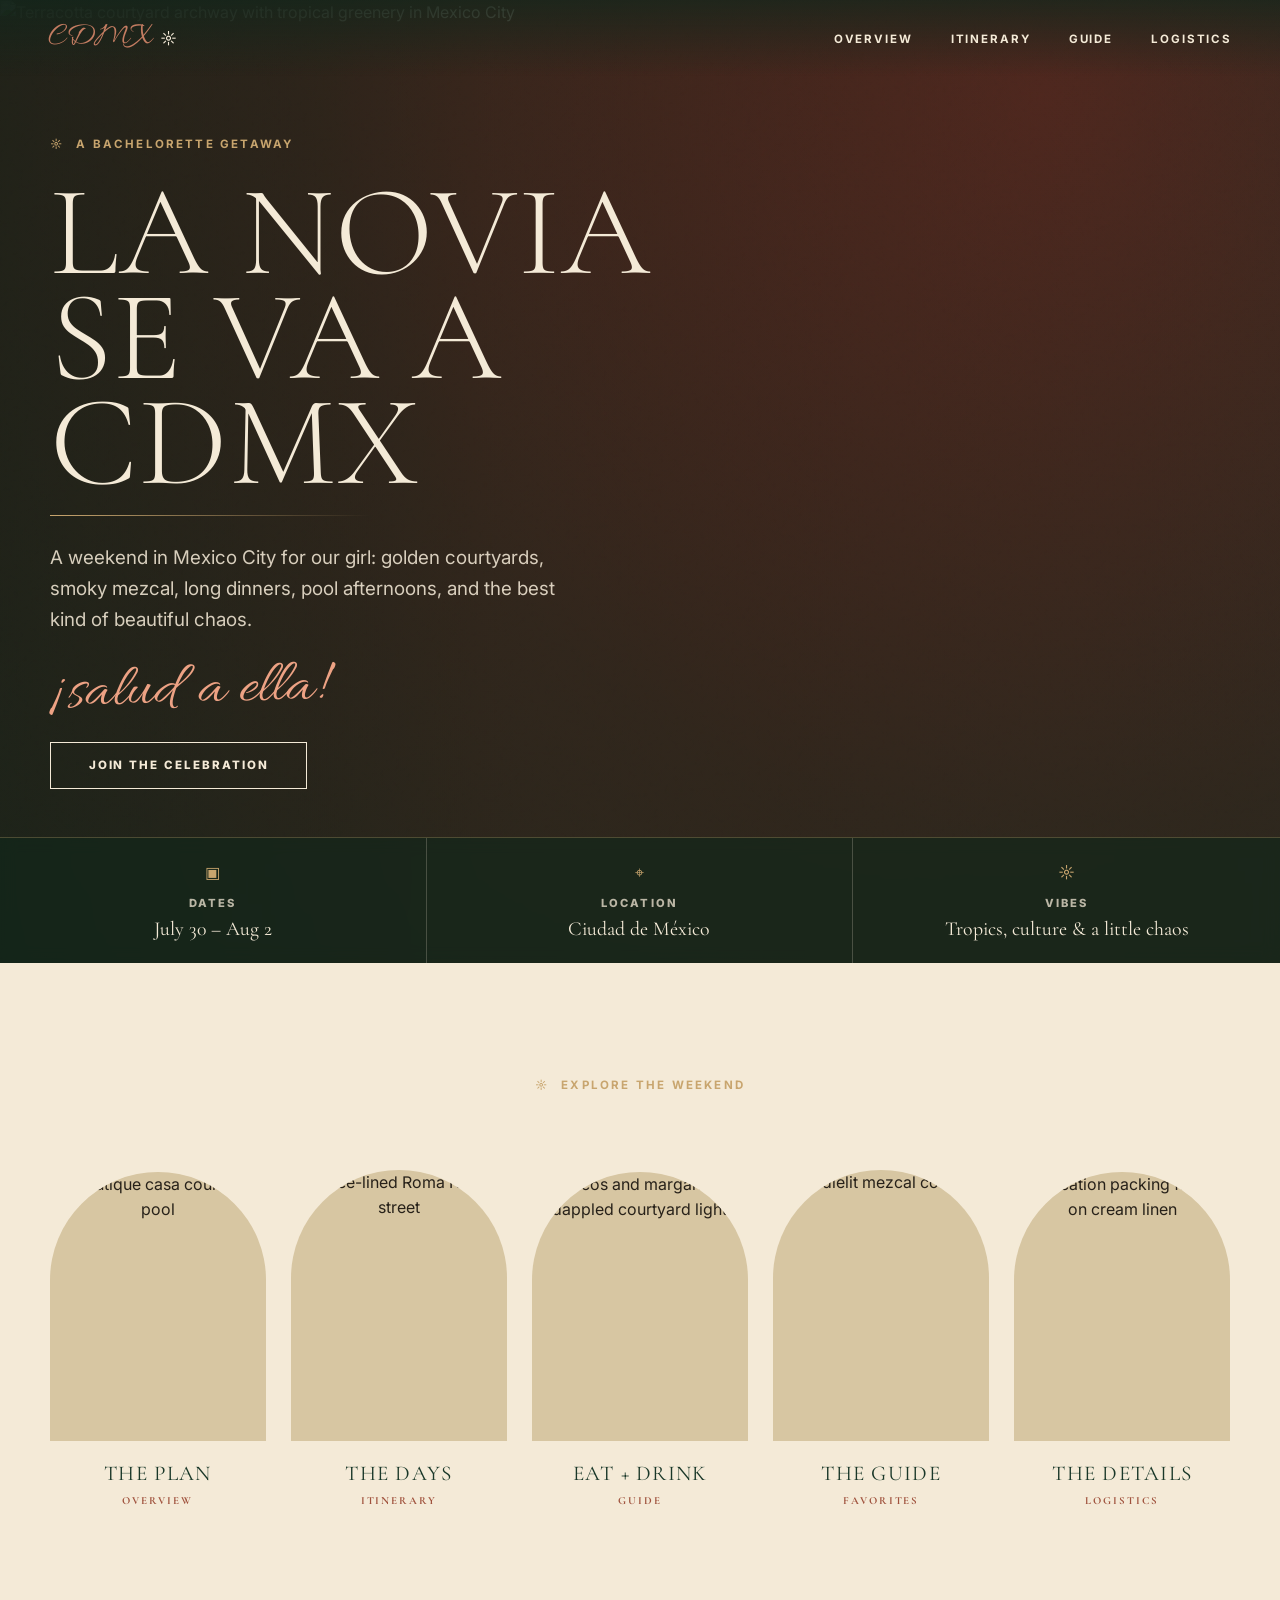
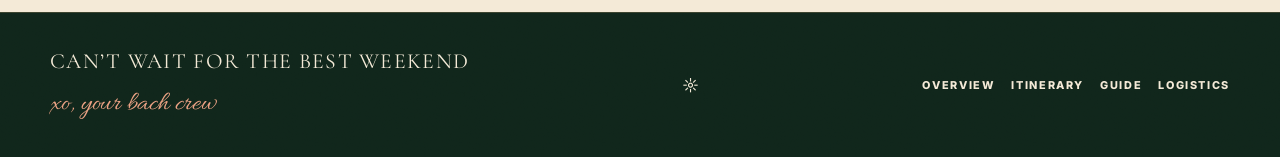
==== commit 751682f2: "Refactor: consolidate styles into CSS, clean up HTML structure" ====
--- a/index.html
+++ b/index.html
@@ -3,348 +3,91 @@
 <head>
   <meta charset="UTF-8" />
   <meta name="viewport" content="width=device-width, initial-scale=1.0" />
-  <title>Simi's Bachelorette · Mexico City · July 30–Aug 2</title>
-
-  <!-- Google Fonts -->
+  <meta name="description" content="Simi's CDMX bachelorette weekend guide." />
+  <title>Simi's Bachelorette · CDMX</title>
   <link rel="preconnect" href="https://fonts.googleapis.com" />
   <link rel="preconnect" href="https://fonts.gstatic.com" crossorigin />
-  <link href="https://fonts.googleapis.com/css2?family=Cormorant+Garamond:ital,wght@0,300;0,400;0,500;0,600;1,300;1,400&family=Inter:wght@300;400;500;600&family=Allura&display=swap" rel="stylesheet" />
-
-  <!-- Design system layers -->
-  <link rel="stylesheet" href="css/tokens.css" />
-  <link rel="stylesheet" href="css/globals.css" />
-  <link rel="stylesheet" href="css/components.css" />
-  <link rel="stylesheet" href="css/pages/home.css" />
-  <!-- Responsive strategy — load last so breakpoints can override -->
-  <link rel="stylesheet" href="css/responsive.css" />
+  <link href="https://fonts.googleapis.com/css2?family=Allura&family=Cormorant+Garamond:wght@300;400;500;600&family=Inter:wght@400;500;700;800&display=swap" rel="stylesheet" />
+  <link rel="stylesheet" href="css/style.css" />
 </head>
 <body>
-
-  <!-- ============================================================
-       SITE NAV
-  ============================================================ -->
-  <header class="site-nav" role="banner">
-    <a href="index.html" class="nav-logo" aria-label="Home">
-      <span class="nav-logo__text">CDMX</span>
-      <!-- Sun / face icon -->
-      <svg class="nav-logo__sun" width="18" height="18" viewBox="0 0 32 32" fill="none" xmlns="http://www.w3.org/2000/svg" aria-hidden="true">
-        <circle cx="16" cy="16" r="7" stroke="currentColor" stroke-width="1.5"/>
-        <!-- rays -->
-        <line x1="16" y1="1"  x2="16" y2="5"  stroke="currentColor" stroke-width="1.5" stroke-linecap="round"/>
-        <line x1="16" y1="27" x2="16" y2="31" stroke="currentColor" stroke-width="1.5" stroke-linecap="round"/>
-        <line x1="1"  y1="16" x2="5"  y2="16" stroke="currentColor" stroke-width="1.5" stroke-linecap="round"/>
-        <line x1="27" y1="16" x2="31" y2="16" stroke="currentColor" stroke-width="1.5" stroke-linecap="round"/>
-        <line x1="4.93"  y1="4.93"  x2="7.76"  y2="7.76"  stroke="currentColor" stroke-width="1.5" stroke-linecap="round"/>
-        <line x1="24.24" y1="24.24" x2="27.07" y2="27.07" stroke="currentColor" stroke-width="1.5" stroke-linecap="round"/>
-        <line x1="27.07" y1="4.93"  x2="24.24" y2="7.76"  stroke="currentColor" stroke-width="1.5" stroke-linecap="round"/>
-        <line x1="7.76"  y1="24.24" x2="4.93"  y2="27.07" stroke="currentColor" stroke-width="1.5" stroke-linecap="round"/>
-        <!-- face dots -->
-        <circle cx="13.5" cy="15" r="1" fill="currentColor"/>
-        <circle cx="18.5" cy="15" r="1" fill="currentColor"/>
-        <path d="M13 19 Q16 21.5 19 19" stroke="currentColor" stroke-width="1.2" stroke-linecap="round" fill="none"/>
-      </svg>
-    </a>
-
-    <!-- Hamburger (mobile) -->
-    <button class="nav-hamburger" aria-label="Open navigation" aria-expanded="false" aria-controls="nav-links">
-      <span></span><span></span><span></span>
-    </button>
-
-    <nav class="nav-links" id="nav-links" aria-label="Primary navigation">
-      <a href="overview.html"   class="nav-link">Overview</a>
-      <a href="itinerary.html"  class="nav-link">Itinerary</a>
-      <a href="guide.html"      class="nav-link">Guide</a>
-      <a href="logistics.html"  class="nav-link">Logistics</a>
+  <a class="skip-link" href="#main">Skip to content</a>
+  <header class="site-nav" data-nav>
+    <a class="brand" href="index.html" aria-label="CDMX home"><span class="brand__word">CDMX</span><span aria-hidden="true">☼</span></a>
+    <button class="nav-toggle" type="button" aria-label="Open navigation" aria-expanded="false" data-nav-toggle><span></span><span></span><span></span></button>
+    <nav aria-label="Primary navigation">
+      <ul class="nav-links" data-nav-links>
+        <li><a class="nav-link" href="overview.html">Overview</a></li>
+        <li><a class="nav-link" href="itinerary.html">Itinerary</a></li>
+        <li><a class="nav-link" href="guide.html">Guide</a></li>
+        <li><a class="nav-link" href="logistics.html">Logistics</a></li>
+      </ul>
     </nav>
   </header>
 
+  <main id="main">
+    <section class="hero" aria-labelledby="home-title">
+      <div class="hero__media hero__media--right">
+        <img src="images/hero/courtyard-arch.jpg" alt="Terracotta courtyard archway with tropical greenery in Mexico City" width="1536" height="864" />
+      </div>
+      <div class="hero__shade" aria-hidden="true"></div>
+      <div class="hero__inner">
+        <div class="hero__copy" data-reveal>
+          <p class="kicker"><span aria-hidden="true">☼</span> A bachelorette getaway</p>
+          <h1 class="display" id="home-title">La Novia<br>Se Va A<br>CDMX</h1>
+          <div class="ornament" aria-hidden="true"></div>
+          <p class="lede">A weekend in Mexico City for our girl: golden courtyards, smoky mezcal, long dinners, pool afternoons, and the best kind of beautiful chaos.</p>
+          <p class="script" lang="es">¡salud a ella!</p>
+          <a class="btn" href="overview.html">Join the celebration</a>
+        </div>
+      </div>
+      <div class="facts facts--3" aria-label="Trip facts">
+        <div class="fact"><span class="fact__icon">▣</span><span class="fact__label">Dates</span><span class="fact__value">July 30 – Aug 2</span></div>
+        <div class="fact"><span class="fact__icon">⌖</span><span class="fact__label">Location</span><span class="fact__value">Ciudad de México</span></div>
+        <div class="fact"><span class="fact__icon">☼</span><span class="fact__label">Vibes</span><span class="fact__value">Tropics, culture & a little chaos</span></div>
+      </div>
+    </section>
 
-  <!-- ============================================================
-       HERO
-  ============================================================ -->
-  <section class="hero" aria-labelledby="hero-heading">
+    <section class="section section--cream">
+      <div class="container">
+        <div class="section-head">
+          <p class="kicker"><span aria-hidden="true">☼</span> Explore the weekend</p>
+        </div>
+        <div class="preview-grid">
+          <a class="preview-card" href="overview.html" data-reveal>
+            <div class="arch"><img src="images/hero/casa-pool.jpg" alt="Boutique casa courtyard pool" width="1536" height="864" loading="lazy" /></div>
+            <span class="preview-card__title">The Plan<span class="preview-card__meta">Overview</span></span>
+          </a>
+          <a class="preview-card" href="itinerary.html" data-reveal>
+            <div class="arch"><img src="images/hero/roma-street.jpg" alt="Tree-lined Roma Norte street" width="1536" height="864" loading="lazy" /></div>
+            <span class="preview-card__title">The Days<span class="preview-card__meta">Itinerary</span></span>
+          </a>
+          <a class="preview-card" href="guide.html" data-reveal>
+            <div class="arch"><img src="images/guide/tacos.jpg" alt="Tacos and margarita in dappled courtyard light" width="1536" height="864" loading="lazy" /></div>
+            <span class="preview-card__title">Eat + Drink<span class="preview-card__meta">Guide</span></span>
+          </a>
+          <a class="preview-card" href="guide.html" data-reveal>
+            <div class="arch"><img src="images/guide/cocktails.jpg" alt="Candlelit mezcal cocktails" width="1536" height="864" loading="lazy" /></div>
+            <span class="preview-card__title">The Guide<span class="preview-card__meta">Favorites</span></span>
+          </a>
+          <a class="preview-card" href="logistics.html" data-reveal>
+            <div class="arch"><img src="images/logistics/packing.jpg" alt="Vacation packing flatlay on cream linen" width="1536" height="864" loading="lazy" /></div>
+            <span class="preview-card__title">The Details<span class="preview-card__meta">Logistics</span></span>
+          </a>
+        </div>
+      </div>
+    </section>
+  </main>
 
-    <!-- Full-bleed background image -->
-    <div class="hero__bg" role="img" aria-label="Arched terracotta doorway surrounded by dense palms in Mexico City"></div>
-
-    <!-- Left-to-right gradient overlay -->
-    <div class="hero__overlay" aria-hidden="true"></div>
-
-    <!-- Grain texture overlay -->
-    <div class="hero__grain" aria-hidden="true"></div>
-
-    <!-- Hero content — left-aligned -->
-    <div class="hero__content">
-
-      <!-- Sun / face icon -->
-      <svg class="hero__sun-icon" width="40" height="40" viewBox="0 0 32 32" fill="none" xmlns="http://www.w3.org/2000/svg" aria-hidden="true">
-        <circle cx="16" cy="16" r="7" stroke="currentColor" stroke-width="1.2"/>
-        <line x1="16" y1="1"  x2="16" y2="5"  stroke="currentColor" stroke-width="1.2" stroke-linecap="round"/>
-        <line x1="16" y1="27" x2="16" y2="31" stroke="currentColor" stroke-width="1.2" stroke-linecap="round"/>
-        <line x1="1"  y1="16" x2="5"  y2="16" stroke="currentColor" stroke-width="1.2" stroke-linecap="round"/>
-        <line x1="27" y1="16" x2="31" y2="16" stroke="currentColor" stroke-width="1.2" stroke-linecap="round"/>
-        <line x1="4.93"  y1="4.93"  x2="7.76"  y2="7.76"  stroke="currentColor" stroke-width="1.2" stroke-linecap="round"/>
-        <line x1="24.24" y1="24.24" x2="27.07" y2="27.07" stroke="currentColor" stroke-width="1.2" stroke-linecap="round"/>
-        <line x1="27.07" y1="4.93"  x2="24.24" y2="7.76"  stroke="currentColor" stroke-width="1.2" stroke-linecap="round"/>
-        <line x1="7.76"  y1="24.24" x2="4.93"  y2="27.07" stroke="currentColor" stroke-width="1.2" stroke-linecap="round"/>
-        <circle cx="13.5" cy="15" r="1" fill="currentColor"/>
-        <circle cx="18.5" cy="15" r="1" fill="currentColor"/>
-        <path d="M13 19 Q16 21.5 19 19" stroke="currentColor" stroke-width="1.1" stroke-linecap="round" fill="none"/>
-      </svg>
-
-      <!-- Eyebrow label -->
-      <p class="hero__eyebrow eyebrow">
-        <span aria-hidden="true">☀</span>&nbsp;A Bachelorette Getaway
-      </p>
-
-      <!-- Main headline — split across three lines for visual impact -->
-      <h1 class="hero__heading" id="hero-heading">
-        <span class="hero__heading-line">La Novia</span>
-        <span class="hero__heading-line">Se Va A</span>
-        <span class="hero__heading-line">CDMX</span>
-      </h1>
-
-      <!-- Sunrise ornament divider -->
-      <div class="hero__ornament" aria-hidden="true">
-        <span class="hero__ornament-line"></span>
-        <svg width="16" height="16" viewBox="0 0 32 32" fill="none" xmlns="http://www.w3.org/2000/svg">
-          <!-- half-sun rising above horizon -->
-          <path d="M4 22 Q16 6 28 22" stroke="currentColor" stroke-width="1.4" fill="none"/>
-          <line x1="16" y1="4"  x2="16" y2="8"  stroke="currentColor" stroke-width="1.4" stroke-linecap="round"/>
-          <line x1="4"  y1="12" x2="8"  y2="14" stroke="currentColor" stroke-width="1.4" stroke-linecap="round"/>
-          <line x1="28" y1="12" x2="24" y2="14" stroke="currentColor" stroke-width="1.4" stroke-linecap="round"/>
-          <line x1="1"  y1="22" x2="31" y2="22" stroke="currentColor" stroke-width="1.4" stroke-linecap="round"/>
-        </svg>
-        <span class="hero__ornament-line"></span>
-      </div>
-
-      <!-- Body paragraph -->
-      <p class="hero__body">
-        Ten days. Ten friends. One bride. From late-night mezcal to Sunday morning mercados,
-        we're celebrating Simi in the city that never slows down — beautiful, chaotic, and entirely ours.
-      </p>
-
-      <!-- Script accent -->
-      <p class="hero__script" lang="es">¡salud a ella!</p>
-
-      <!-- CTA button -->
-      <a href="overview.html" class="btn btn--outline-cream hero__cta">
-        Join the Celebration
-      </a>
-
-    </div><!-- /.hero__content -->
-
-    <!-- Quick facts strip — anchored to bottom of hero -->
-    <div class="hero__facts" role="complementary" aria-label="Trip at a glance">
-
-      <div class="hero__fact">
-        <span class="hero__fact-icon" aria-hidden="true">
-          <!-- Calendar icon -->
-          <svg width="18" height="18" viewBox="0 0 24 24" fill="none" stroke="currentColor" stroke-width="1.5" stroke-linecap="round" stroke-linejoin="round">
-            <rect x="3" y="4" width="18" height="18" rx="2"/>
-            <line x1="3" y1="9" x2="21" y2="9"/>
-            <line x1="8" y1="2" x2="8" y2="6"/>
-            <line x1="16" y1="2" x2="16" y2="6"/>
-          </svg>
-        </span>
-        <span class="hero__fact-label eyebrow">Dates</span>
-        <span class="hero__fact-value">July 30 – Aug 2</span>
-      </div>
-
-      <div class="hero__fact-divider" aria-hidden="true"></div>
-
-      <div class="hero__fact">
-        <span class="hero__fact-icon" aria-hidden="true">
-          <!-- Location pin icon -->
-          <svg width="18" height="18" viewBox="0 0 24 24" fill="none" stroke="currentColor" stroke-width="1.5" stroke-linecap="round" stroke-linejoin="round">
-            <path d="M12 22s-8-6.5-8-12a8 8 0 0 1 16 0c0 5.5-8 12-8 12z"/>
-            <circle cx="12" cy="10" r="2.5"/>
-          </svg>
-        </span>
-        <span class="hero__fact-label eyebrow">Location</span>
-        <span class="hero__fact-value">Ciudad de México</span>
-      </div>
-
-      <div class="hero__fact-divider" aria-hidden="true"></div>
-
-      <div class="hero__fact">
-        <span class="hero__fact-icon" aria-hidden="true">
-          <!-- Sparkle / sun icon -->
-          <svg width="18" height="18" viewBox="0 0 24 24" fill="none" stroke="currentColor" stroke-width="1.5" stroke-linecap="round" stroke-linejoin="round">
-            <path d="M12 2v4M12 18v4M4.93 4.93l2.83 2.83M16.24 16.24l2.83 2.83M2 12h4M18 12h4M4.93 19.07l2.83-2.83M16.24 7.76l2.83-2.83"/>
-          </svg>
-        </span>
-        <span class="hero__fact-label eyebrow">Vibes</span>
-        <span class="hero__fact-value">Tropics, culture &amp; a little chaos</span>
-      </div>
-
-    </div><!-- /.hero__facts -->
-
-  </section><!-- /.hero -->
-
-
-  <!-- ============================================================
-       SECTION PREVIEW CARDS ROW
-  ============================================================ -->
-  <section class="previews" aria-labelledby="previews-heading">
-    <div class="previews__inner">
-
-      <p class="previews__eyebrow eyebrow" id="previews-heading">
-        <span aria-hidden="true">☀</span>&nbsp;Explore the Weekend
-      </p>
-
-      <div class="previews__grid" role="list">
-
-        <!-- Card 1 — The Plan -->
-        <a href="overview.html" class="preview-card" role="listitem">
-          <div class="preview-card__arch-wrap">
-            <div class="preview-card__arch">
-              <img
-                src="/images/preview/the-plan.jpg"
-                alt="Colorful colonial courtyard in Mexico City"
-                loading="lazy"
-                width="280"
-                height="350"
-              />
-            </div>
-          </div>
-          <div class="preview-card__label">
-            <span class="preview-card__eyebrow eyebrow">01</span>
-            <span class="preview-card__title">The Plan</span>
-          </div>
-        </a>
-
-        <!-- Card 2 — The Days -->
-        <a href="itinerary.html" class="preview-card" role="listitem">
-          <div class="preview-card__arch-wrap">
-            <div class="preview-card__arch">
-              <img
-                src="/images/preview/the-days.jpg"
-                alt="Rooftop terrace with Mexico City skyline at dusk"
-                loading="lazy"
-                width="280"
-                height="350"
-              />
-            </div>
-          </div>
-          <div class="preview-card__label">
-            <span class="preview-card__eyebrow eyebrow">02</span>
-            <span class="preview-card__title">The Days</span>
-          </div>
-        </a>
-
-        <!-- Card 3 — Eat + Drink -->
-        <a href="guide.html" class="preview-card preview-card--featured" role="listitem">
-          <div class="preview-card__arch-wrap">
-            <div class="preview-card__arch">
-              <img
-                src="/images/preview/eat-drink.jpg"
-                alt="Mezcal cocktails and tacos at a candlelit Mexico City bar"
-                loading="lazy"
-                width="280"
-                height="350"
-              />
-            </div>
-          </div>
-          <div class="preview-card__label">
-            <span class="preview-card__eyebrow eyebrow">03</span>
-            <span class="preview-card__title">Eat&nbsp;+ Drink</span>
-          </div>
-        </a>
-
-        <!-- Card 4 — The Guide -->
-        <a href="guide.html" class="preview-card" role="listitem">
-          <div class="preview-card__arch-wrap">
-            <div class="preview-card__arch">
-              <img
-                src="/images/preview/the-guide.jpg"
-                alt="Bright tiled walls in Coyoacan neighborhood"
-                loading="lazy"
-                width="280"
-                height="350"
-              />
-            </div>
-          </div>
-          <div class="preview-card__label">
-            <span class="preview-card__eyebrow eyebrow">04</span>
-            <span class="preview-card__title">The Guide</span>
-          </div>
-        </a>
-
-        <!-- Card 5 — The Details -->
-        <a href="logistics.html" class="preview-card" role="listitem">
-          <div class="preview-card__arch-wrap">
-            <div class="preview-card__arch">
-              <img
-                src="/images/preview/the-details.jpg"
-                alt="Luggage and fresh flowers on a hotel room floor"
-                loading="lazy"
-                width="280"
-                height="350"
-              />
-            </div>
-          </div>
-          <div class="preview-card__label">
-            <span class="preview-card__eyebrow eyebrow">05</span>
-            <span class="preview-card__title">The Details</span>
-          </div>
-        </a>
-
-      </div><!-- /.previews__grid -->
-
-      <!-- Gold divider -->
-      <div class="gold-divider" aria-hidden="true">
-        <span class="gold-divider__line"></span>
-        <svg width="14" height="14" viewBox="0 0 32 32" fill="none" xmlns="http://www.w3.org/2000/svg">
-          <circle cx="16" cy="16" r="5" stroke="currentColor" stroke-width="1.5"/>
-          <line x1="16" y1="2"  x2="16" y2="8"  stroke="currentColor" stroke-width="1.5" stroke-linecap="round"/>
-          <line x1="16" y1="24" x2="16" y2="30" stroke="currentColor" stroke-width="1.5" stroke-linecap="round"/>
-          <line x1="2"  y1="16" x2="8"  y2="16" stroke="currentColor" stroke-width="1.5" stroke-linecap="round"/>
-          <line x1="24" y1="16" x2="30" y2="16" stroke="currentColor" stroke-width="1.5" stroke-linecap="round"/>
-        </svg>
-        <span class="gold-divider__line"></span>
-      </div>
-
-    </div><!-- /.previews__inner -->
-  </section><!-- /.previews -->
-
-
-  <!-- ============================================================
-       FOOTER
-  ============================================================ -->
-  <footer class="site-footer" role="contentinfo">
+  <footer class="site-footer">
     <div class="site-footer__inner">
-
-      <p class="site-footer__heading">
-        Can't wait for the best weekend!
-      </p>
-
-      <p class="site-footer__script">xo, your bach crew ♡</p>
-
-      <div class="gold-divider gold-divider--sm" aria-hidden="true">
-        <span class="gold-divider__line"></span>
-        <svg width="12" height="12" viewBox="0 0 32 32" fill="none" xmlns="http://www.w3.org/2000/svg">
-          <circle cx="16" cy="16" r="5" stroke="currentColor" stroke-width="1.5"/>
-          <line x1="16" y1="2"  x2="16" y2="8"  stroke="currentColor" stroke-width="1.5" stroke-linecap="round"/>
-          <line x1="16" y1="24" x2="16" y2="30" stroke="currentColor" stroke-width="1.5" stroke-linecap="round"/>
-          <line x1="2"  y1="16" x2="8"  y2="16" stroke="currentColor" stroke-width="1.5" stroke-linecap="round"/>
-          <line x1="24" y1="16" x2="30" y2="16" stroke="currentColor" stroke-width="1.5" stroke-linecap="round"/>
-        </svg>
-        <span class="gold-divider__line"></span>
-      </div>
-
-      <nav class="site-footer__nav" aria-label="Footer navigation">
-        <a href="overview.html"  class="site-footer__nav-link">Overview</a>
-        <a href="itinerary.html" class="site-footer__nav-link">Itinerary</a>
-        <a href="guide.html"     class="site-footer__nav-link">Guide</a>
-        <a href="logistics.html" class="site-footer__nav-link">Logistics</a>
+      <div class="footer-note"><b>Can’t wait for the best weekend</b><span>xo, your bach crew</span></div>
+      <span aria-hidden="true">☼</span>
+      <nav class="footer-nav" aria-label="Footer navigation">
+        <a href="overview.html">Overview</a><a href="itinerary.html">Itinerary</a><a href="guide.html">Guide</a><a href="logistics.html">Logistics</a>
       </nav>
-
-      <p class="site-footer__legal">Simi's Bachelorette · CDMX · July 2025</p>
-
-    </div><!-- /.site-footer__inner -->
+    </div>
   </footer>
-
 
   <script src="js/main.js"></script>
 </body>
--- a/css/style.css
+++ b/css/style.css
@@ -0,0 +1,1160 @@
+/* ============================================================
+   Simi's Bachelorette CDMX - unified editorial redesign
+============================================================ */
+
+:root {
+  --terracotta: #9f513c;
+  --terracotta-dark: #5f2b22;
+  --terracotta-soft: #c47d62;
+  --forest: #193728;
+  --forest-deep: #10261b;
+  --forest-soft: #2a4b37;
+  --cream: #f4ead7;
+  --cream-strong: #fff8e8;
+  --sand: #d7c6a2;
+  --gold: #c8a56e;
+  --ink: #272119;
+  --muted: #776a55;
+  --line: rgba(39, 33, 25, 0.22);
+  --line-light: rgba(244, 234, 215, 0.24);
+  --font-display: "Cormorant Garamond", Georgia, serif;
+  --font-body: "Inter", system-ui, -apple-system, BlinkMacSystemFont, sans-serif;
+  --font-script: "Allura", "Brush Script MT", cursive;
+  --container: 1180px;
+  --gutter: clamp(1rem, 4vw, 3rem);
+  --nav-h: 76px;
+  --radius: 8px;
+  --shadow: 0 24px 80px rgba(18, 12, 8, 0.22);
+  --ease: cubic-bezier(0.22, 1, 0.36, 1);
+}
+
+*,
+*::before,
+*::after {
+  box-sizing: border-box;
+}
+
+html {
+  scroll-behavior: smooth;
+}
+
+body {
+  margin: 0;
+  font-family: var(--font-body);
+  color: var(--ink);
+  background: var(--forest-deep);
+  line-height: 1.55;
+  overflow-x: hidden;
+}
+
+img,
+svg {
+  display: block;
+  max-width: 100%;
+}
+
+img {
+  height: auto;
+}
+
+a {
+  color: inherit;
+  text-decoration: none;
+}
+
+button {
+  font: inherit;
+}
+
+.skip-link {
+  position: fixed;
+  left: 1rem;
+  top: 1rem;
+  z-index: 999;
+  transform: translateY(-150%);
+  background: var(--cream);
+  color: var(--forest);
+  padding: 0.75rem 1rem;
+}
+
+.skip-link:focus {
+  transform: translateY(0);
+}
+
+.site-nav {
+  position: fixed;
+  inset: 0 0 auto;
+  z-index: 30;
+  height: var(--nav-h);
+  display: flex;
+  align-items: center;
+  justify-content: space-between;
+  padding: 0 var(--gutter);
+  color: var(--cream);
+  background: linear-gradient(180deg, rgba(16, 38, 27, 0.68), rgba(16, 38, 27, 0));
+  transition: background 220ms var(--ease), backdrop-filter 220ms var(--ease);
+}
+
+.site-nav.is-solid,
+body.nav-open .site-nav {
+  background: rgba(16, 38, 27, 0.9);
+  backdrop-filter: blur(14px);
+}
+
+.brand {
+  display: inline-flex;
+  align-items: center;
+  gap: 0.45rem;
+  color: var(--cream);
+  letter-spacing: 0.08em;
+}
+
+.brand__word {
+  font-family: var(--font-script);
+  font-size: 2rem;
+  color: var(--terracotta-soft);
+  letter-spacing: 0.02em;
+}
+
+.sun-mark {
+  width: 1.25rem;
+  height: 1.25rem;
+  color: var(--gold);
+  flex: 0 0 auto;
+}
+
+.nav-links {
+  display: flex;
+  align-items: center;
+  gap: clamp(1rem, 3vw, 2.75rem);
+  list-style: none;
+  margin: 0;
+  padding: 0;
+}
+
+.nav-link {
+  position: relative;
+  display: inline-block;
+  padding: 0.35rem 0;
+  font-size: 0.72rem;
+  font-weight: 700;
+  line-height: 1;
+  letter-spacing: 0.16em;
+  text-transform: uppercase;
+}
+
+.nav-link::after {
+  content: "";
+  position: absolute;
+  left: 0;
+  right: 0;
+  bottom: 0;
+  height: 1px;
+  background: var(--gold);
+  transform: scaleX(0);
+  transform-origin: left;
+  transition: transform 220ms var(--ease);
+}
+
+.nav-link:hover::after,
+.nav-link[aria-current="page"]::after {
+  transform: scaleX(1);
+}
+
+.nav-link[aria-current="page"] {
+  color: var(--gold);
+}
+
+.nav-toggle {
+  display: none;
+  width: 2.75rem;
+  height: 2.75rem;
+  border: 1px solid rgba(244, 234, 215, 0.38);
+  background: rgba(16, 38, 27, 0.35);
+  color: var(--cream);
+  align-items: center;
+  justify-content: center;
+  flex-direction: column;
+  gap: 5px;
+}
+
+.nav-toggle span {
+  display: block;
+  width: 18px;
+  height: 1px;
+  background: currentColor;
+  transition: transform 220ms var(--ease), opacity 220ms var(--ease);
+}
+
+body.nav-open .nav-toggle span:nth-child(1) {
+  transform: translateY(6px) rotate(45deg);
+}
+
+body.nav-open .nav-toggle span:nth-child(2) {
+  opacity: 0;
+}
+
+body.nav-open .nav-toggle span:nth-child(3) {
+  transform: translateY(-6px) rotate(-45deg);
+}
+
+.hero {
+  position: relative;
+  min-height: 100svh;
+  display: flex;
+  flex-direction: column;
+  overflow: hidden;
+  color: var(--cream);
+  background: var(--terracotta-dark);
+}
+
+.hero--short {
+  min-height: 72svh;
+}
+
+.hero::before,
+.texture::before,
+.site-footer::before {
+  content: "";
+  position: absolute;
+  inset: 0;
+  pointer-events: none;
+  background-image: url("data:image/svg+xml,%3Csvg viewBox='0 0 220 220' xmlns='http://www.w3.org/2000/svg'%3E%3Cfilter id='n'%3E%3CfeTurbulence type='fractalNoise' baseFrequency='.85' numOctaves='4' stitchTiles='stitch'/%3E%3C/filter%3E%3Crect width='100%25' height='100%25' filter='url(%23n)' opacity='.32'/%3E%3C/svg%3E");
+  opacity: 0.12;
+  mix-blend-mode: overlay;
+  z-index: 2;
+}
+
+.hero__media {
+  position: absolute;
+  inset: 0;
+  z-index: 0;
+}
+
+.hero__media img {
+  width: 100%;
+  height: 100%;
+  object-fit: cover;
+}
+
+.hero__media--right img {
+  object-position: 68% center;
+}
+
+.hero__media--center img {
+  object-position: center;
+}
+
+.hero__shade {
+  position: absolute;
+  inset: 0;
+  z-index: 1;
+  background:
+    radial-gradient(circle at 82% 10%, rgba(16, 38, 27, 0.04), rgba(16, 38, 27, 0.52) 54%, rgba(16, 38, 27, 0.74) 100%),
+    linear-gradient(90deg, rgba(55, 22, 16, 0.84) 0%, rgba(74, 31, 22, 0.56) 38%, rgba(13, 26, 18, 0.2) 100%);
+}
+
+.hero__inner {
+  position: relative;
+  z-index: 3;
+  flex: 1;
+  width: min(var(--container), calc(100% - var(--gutter) * 2));
+  margin: 0 auto;
+  display: flex;
+  flex-direction: column;
+  justify-content: center;
+  align-items: flex-start;
+  padding: calc(var(--nav-h) + 3rem) 0 3rem;
+}
+
+.hero__copy {
+  max-width: 620px;
+}
+
+.kicker {
+  display: inline-flex;
+  align-items: center;
+  gap: 0.75rem;
+  font-size: 0.72rem;
+  font-weight: 700;
+  letter-spacing: 0.19em;
+  text-transform: uppercase;
+  color: var(--gold);
+}
+
+.display {
+  margin: 1rem 0 1.2rem;
+  font-family: var(--font-display);
+  font-size: clamp(4rem, 10vw, 9.8rem);
+  font-weight: 300;
+  line-height: 0.82;
+  letter-spacing: 0.01em;
+  text-transform: uppercase;
+  text-wrap: balance;
+}
+
+.display--sm {
+  font-size: clamp(3.6rem, 8vw, 7.4rem);
+}
+
+.lede {
+  max-width: 34rem;
+  margin: 0;
+  color: rgba(244, 234, 215, 0.86);
+  font-size: clamp(1rem, 1.6vw, 1.18rem);
+  line-height: 1.65;
+}
+
+.script {
+  margin: 1.3rem 0 1.6rem;
+  font-family: var(--font-script);
+  font-size: clamp(2.1rem, 5vw, 3.8rem);
+  line-height: 1;
+  color: #eda284;
+  transform: rotate(-1.6deg);
+}
+
+.btn {
+  display: inline-flex;
+  align-items: center;
+  justify-content: center;
+  min-height: 2.85rem;
+  padding: 0.85rem 2.35rem;
+  border: 1px solid currentColor;
+  background: transparent;
+  color: inherit;
+  font-size: 0.72rem;
+  font-weight: 800;
+  letter-spacing: 0.17em;
+  text-transform: uppercase;
+  transition: background 220ms var(--ease), color 220ms var(--ease), transform 220ms var(--ease);
+}
+
+.btn:hover {
+  background: var(--cream);
+  color: var(--terracotta-dark);
+  transform: translateY(-2px);
+}
+
+.btn--dark {
+  color: var(--forest);
+}
+
+.btn--dark:hover {
+  background: var(--forest);
+  color: var(--cream);
+}
+
+.facts {
+  position: relative;
+  z-index: 4;
+  width: min(1090px, calc(100% - var(--gutter) * 2));
+  margin: -4.75rem auto 0;
+  display: grid;
+  grid-template-columns: repeat(var(--cols, 4), 1fr);
+  background: linear-gradient(135deg, rgba(255, 248, 232, 0.98), rgba(238, 223, 193, 0.96));
+  color: var(--ink);
+  box-shadow: var(--shadow);
+}
+
+.facts--3 { --cols: 3; }
+.facts--4 { --cols: 4; }
+.facts--5 { --cols: 5; }
+
+.hero .facts {
+  margin-top: auto;
+  width: 100%;
+  box-shadow: none;
+  background: rgba(18, 38, 27, 0.66);
+  color: var(--cream);
+  border-top: 1px solid rgba(200, 165, 110, 0.3);
+  backdrop-filter: blur(8px);
+}
+
+.fact {
+  min-height: 8.6rem;
+  padding: 1.35rem 1.25rem;
+  display: flex;
+  flex-direction: column;
+  align-items: center;
+  justify-content: center;
+  text-align: center;
+  gap: 0.45rem;
+  border-right: 1px solid rgba(39, 33, 25, 0.18);
+}
+
+.hero .fact {
+  min-height: 6.8rem;
+  border-color: rgba(244, 234, 215, 0.22);
+}
+
+.fact:last-child {
+  border-right: 0;
+}
+
+.fact__icon {
+  color: var(--gold);
+  width: 1.75rem;
+  height: 1.75rem;
+}
+
+.fact__label {
+  font-size: 0.7rem;
+  font-weight: 800;
+  letter-spacing: 0.18em;
+  text-transform: uppercase;
+  color: var(--muted);
+}
+
+.hero .fact__label {
+  color: rgba(244, 234, 215, 0.74);
+}
+
+.fact__value {
+  font-family: var(--font-display);
+  font-size: 1.24rem;
+  line-height: 1.1;
+}
+
+.section {
+  position: relative;
+  padding: clamp(4rem, 8vw, 7rem) var(--gutter);
+}
+
+.section--cream {
+  background: var(--cream);
+}
+
+.section--forest {
+  background: radial-gradient(circle at 90% 5%, rgba(200, 165, 110, 0.12), transparent 34%), var(--forest);
+  color: var(--cream);
+}
+
+.section--terracotta {
+  background: linear-gradient(135deg, var(--terracotta), var(--terracotta-dark));
+  color: var(--cream);
+}
+
+.container {
+  width: min(var(--container), 100%);
+  margin: 0 auto;
+}
+
+.section-head {
+  max-width: 720px;
+  margin: 0 auto clamp(2.5rem, 5vw, 4rem);
+  text-align: center;
+}
+
+.section-head--left {
+  margin-left: 0;
+  text-align: left;
+}
+
+.section-title {
+  margin: 0.75rem 0 0;
+  font-family: var(--font-display);
+  font-size: clamp(2.8rem, 6vw, 5.4rem);
+  font-weight: 300;
+  line-height: 0.92;
+  text-transform: uppercase;
+}
+
+.body-copy {
+  max-width: 41rem;
+  color: inherit;
+  opacity: 0.78;
+}
+
+.ornament {
+  width: min(320px, 70vw);
+  height: 1px;
+  margin: 1.1rem 0 1.6rem;
+  background: linear-gradient(90deg, var(--gold), transparent);
+}
+
+.arch {
+  overflow: hidden;
+  border-radius: 999px 999px 0 0;
+  aspect-ratio: 4 / 5;
+  background: var(--sand);
+}
+
+.arch img,
+.media-card img,
+.wide-image img,
+.card-image img {
+  width: 100%;
+  height: 100%;
+  object-fit: cover;
+  transition: transform 450ms var(--ease);
+}
+
+.wide-image {
+  overflow: hidden;
+  min-height: 18rem;
+  height: 100%;
+}
+
+.wide-image img {
+  min-height: inherit;
+}
+
+.arch:hover img,
+.media-card:hover img,
+.card-image:hover img {
+  transform: scale(1.045);
+}
+
+.preview-grid {
+  display: grid;
+  grid-template-columns: repeat(5, 1fr);
+  gap: clamp(1rem, 2vw, 2rem);
+  align-items: end;
+}
+
+.preview-card {
+  display: grid;
+  gap: 1rem;
+  text-align: center;
+}
+
+.preview-card:nth-child(even) .arch {
+  aspect-ratio: 3.5 / 4.4;
+}
+
+.preview-card__title {
+  font-family: var(--font-display);
+  font-size: 1.32rem;
+  text-transform: uppercase;
+  letter-spacing: 0.06em;
+  color: var(--forest);
+}
+
+.preview-card__meta {
+  display: block;
+  margin-top: 0.2rem;
+  font-size: 0.68rem;
+  font-weight: 800;
+  letter-spacing: 0.18em;
+  color: var(--terracotta);
+  text-transform: uppercase;
+}
+
+.split {
+  display: grid;
+  grid-template-columns: minmax(0, 0.88fr) minmax(0, 1.12fr);
+  gap: clamp(2rem, 7vw, 6rem);
+  align-items: center;
+}
+
+.image-strip {
+  display: grid;
+  grid-template-columns: repeat(5, 1fr);
+  gap: clamp(0.8rem, 1.7vw, 1.4rem);
+  align-items: end;
+}
+
+.image-strip .arch:nth-child(even) {
+  transform: translateY(-1.2rem);
+}
+
+.cards {
+  display: grid;
+  grid-template-columns: repeat(4, 1fr);
+  gap: 1rem;
+}
+
+.info-card {
+  background: rgba(255, 248, 232, 0.96);
+  color: var(--ink);
+  border: 1px solid rgba(200, 165, 110, 0.35);
+  min-height: 100%;
+}
+
+.info-card--dark {
+  background: rgba(16, 38, 27, 0.56);
+  color: var(--cream);
+  border-color: rgba(200, 165, 110, 0.28);
+}
+
+.card-image {
+  aspect-ratio: 4 / 3;
+  overflow: hidden;
+}
+
+.info-card__body {
+  padding: 1.35rem;
+}
+
+.info-card__title {
+  margin: 0 0 0.6rem;
+  font-family: var(--font-display);
+  font-size: 1.8rem;
+  font-weight: 400;
+  text-transform: uppercase;
+  color: inherit;
+}
+
+.info-card__text {
+  margin: 0;
+  font-size: 0.92rem;
+  color: inherit;
+  opacity: 0.74;
+}
+
+.guide-grid {
+  display: grid;
+  grid-template-columns: repeat(4, 1fr);
+  gap: clamp(1.2rem, 3vw, 3rem);
+}
+
+.guide-col {
+  display: flex;
+  flex-direction: column;
+  gap: 1.1rem;
+}
+
+.guide-col__heading {
+  display: flex;
+  align-items: center;
+  gap: 0.7rem;
+  color: var(--forest);
+  font-size: 0.78rem;
+  font-weight: 800;
+  letter-spacing: 0.18em;
+  text-transform: uppercase;
+}
+
+.venue-list {
+  display: grid;
+  gap: 0;
+  margin: 0;
+  padding: 0;
+  list-style: none;
+}
+
+.venue {
+  padding: 1rem 0;
+  border-bottom: 1px solid var(--line);
+}
+
+.venue h3 {
+  margin: 0 0 0.25rem;
+  font-family: var(--font-display);
+  font-size: 1.35rem;
+  font-weight: 500;
+}
+
+.venue p {
+  margin: 0;
+  font-size: 0.86rem;
+  color: var(--muted);
+}
+
+.dark-grid {
+  display: grid;
+  grid-template-columns: 1fr 1fr 1.2fr;
+  gap: clamp(1.5rem, 4vw, 4rem);
+}
+
+.mini-list {
+  list-style: none;
+  padding: 0;
+  margin: 1.5rem 0 0;
+  display: grid;
+  gap: 1rem;
+}
+
+.mini-item {
+  display: grid;
+  grid-template-columns: 4.2rem 1fr;
+  gap: 1rem;
+  padding-bottom: 1rem;
+  border-bottom: 1px solid var(--line-light);
+}
+
+.mini-item img {
+  width: 4.2rem;
+  height: 4.2rem;
+  object-fit: cover;
+}
+
+.mini-item h3 {
+  margin: 0;
+  font-family: var(--font-display);
+  font-size: 1.28rem;
+  font-weight: 500;
+}
+
+.mini-item p {
+  margin: 0.15rem 0 0;
+  font-size: 0.83rem;
+  opacity: 0.72;
+}
+
+.map-card {
+  position: relative;
+  min-height: 19rem;
+  padding: 1.2rem;
+  border: 1px solid rgba(200, 165, 110, 0.4);
+  background:
+    linear-gradient(30deg, rgba(244, 234, 215, 0.06) 12%, transparent 12% 18%, rgba(244, 234, 215, 0.05) 18% 19%, transparent 19%),
+    rgba(244, 234, 215, 0.06);
+  overflow: hidden;
+}
+
+.map-pin {
+  position: absolute;
+  display: grid;
+  gap: 0.1rem;
+  color: var(--cream);
+  font-size: 0.74rem;
+}
+
+.map-pin--roma { left: 55%; top: 16%; }
+.map-pin--condesa { left: 18%; top: 44%; }
+.map-pin--centro { left: 48%; top: 46%; }
+.map-pin--coyoacan { left: 62%; top: 68%; }
+.map-pin--xochimilco { left: 80%; top: 78%; }
+
+.map-pin::before {
+  content: "";
+  width: 0.72rem;
+  height: 0.72rem;
+  border-radius: 50% 50% 50% 0;
+  background: var(--gold);
+  transform: rotate(-45deg);
+}
+
+.map-pin b {
+  color: var(--gold);
+  font-family: var(--font-display);
+  font-size: 1rem;
+  font-weight: 500;
+}
+
+.tip {
+  display: grid;
+  grid-template-columns: 1fr 1.05fr;
+  background: var(--terracotta);
+  color: var(--cream);
+  margin-top: 4rem;
+}
+
+.tip .wide-image {
+  min-height: 19rem;
+}
+
+.tip__copy {
+  padding: clamp(2rem, 5vw, 4rem);
+}
+
+.tip__copy h2 {
+  margin: 0.6rem 0 1rem;
+  font-family: var(--font-display);
+  font-size: clamp(2.3rem, 5vw, 4rem);
+  font-weight: 300;
+  line-height: 0.95;
+  text-transform: uppercase;
+}
+
+.timeline {
+  display: grid;
+  gap: 0.65rem;
+}
+
+.day-card {
+  display: grid;
+  grid-template-columns: 6rem 12rem minmax(0, 1.2fr) minmax(18rem, 0.9fr);
+  align-items: stretch;
+  background: linear-gradient(135deg, var(--cream-strong), var(--cream));
+  color: var(--ink);
+  border: 1px solid rgba(95, 43, 34, 0.25);
+  overflow: hidden;
+}
+
+.day-card__rail {
+  display: flex;
+  flex-direction: column;
+  align-items: center;
+  justify-content: center;
+  gap: 0.35rem;
+  border-right: 1px solid rgba(39, 33, 25, 0.14);
+}
+
+.day-card__rail span:first-child {
+  font-size: 0.7rem;
+  font-weight: 800;
+  letter-spacing: 0.16em;
+  text-transform: uppercase;
+}
+
+.day-card__num {
+  font-family: var(--font-display);
+  font-size: 3.4rem;
+  line-height: 1;
+}
+
+.day-card__image {
+  padding: 1.3rem;
+}
+
+.day-card__image .arch {
+  height: 100%;
+}
+
+.day-card__body {
+  padding: clamp(1.4rem, 3vw, 2.4rem);
+}
+
+.day-card__body h2 {
+  margin: 0.3rem 0 0.75rem;
+  font-family: var(--font-display);
+  font-size: clamp(2rem, 4vw, 3.5rem);
+  font-weight: 400;
+  line-height: 0.95;
+  text-transform: uppercase;
+}
+
+.day-card__body p {
+  margin: 0;
+  color: var(--muted);
+  font-size: 0.92rem;
+}
+
+.day-card__facts {
+  display: grid;
+  grid-template-columns: repeat(3, 1fr);
+  border-left: 1px solid rgba(39, 33, 25, 0.14);
+}
+
+.day-fact {
+  display: flex;
+  flex-direction: column;
+  align-items: center;
+  justify-content: center;
+  gap: 0.45rem;
+  padding: 1rem;
+  text-align: center;
+  border-right: 1px solid rgba(39, 33, 25, 0.14);
+}
+
+.day-fact:last-child {
+  border-right: 0;
+}
+
+.day-fact span:first-child {
+  font-size: 0.65rem;
+  font-weight: 800;
+  letter-spacing: 0.18em;
+  color: var(--terracotta);
+  text-transform: uppercase;
+}
+
+.day-fact span:last-child {
+  font-size: 0.8rem;
+  color: var(--muted);
+}
+
+.logistics-grid {
+  display: grid;
+  grid-template-columns: repeat(4, 1fr);
+  gap: 1.4rem;
+}
+
+.logistics-grid--bottom {
+  grid-template-columns: repeat(3, 1fr);
+  margin-top: 1.4rem;
+}
+
+.log-card {
+  color: var(--cream);
+  border-left: 1px solid rgba(200, 165, 110, 0.36);
+  padding: 0 0 0 1.5rem;
+}
+
+.log-card h2 {
+  margin: 0 0 1rem;
+  font-family: var(--font-display);
+  font-size: 2rem;
+  font-weight: 400;
+  text-transform: uppercase;
+}
+
+.log-card .card-image {
+  margin-bottom: 1rem;
+  border: 1px solid rgba(200, 165, 110, 0.4);
+}
+
+.log-card p,
+.log-card li {
+  color: rgba(244, 234, 215, 0.74);
+  font-size: 0.9rem;
+}
+
+.log-card ul {
+  margin: 0.85rem 0 0;
+  padding-left: 1.1rem;
+}
+
+.questions {
+  display: grid;
+  grid-template-columns: 1fr 1fr;
+  gap: 2rem;
+  align-items: center;
+  background: var(--terracotta);
+  color: var(--cream);
+  padding: clamp(2rem, 5vw, 4rem) var(--gutter);
+}
+
+.questions__inner {
+  width: min(var(--container), 100%);
+  margin: 0 auto;
+  display: contents;
+}
+
+.contact-row {
+  display: flex;
+  flex-wrap: wrap;
+  gap: 1rem 2rem;
+  justify-content: flex-end;
+  font-size: 0.84rem;
+  letter-spacing: 0.08em;
+  text-transform: uppercase;
+}
+
+.site-footer {
+  position: relative;
+  overflow: hidden;
+  background: var(--forest-deep);
+  color: var(--cream);
+  padding: 2rem var(--gutter);
+  border-top: 1px solid rgba(200, 165, 110, 0.24);
+}
+
+.site-footer__inner {
+  position: relative;
+  z-index: 1;
+  width: min(var(--container), 100%);
+  margin: 0 auto;
+  display: grid;
+  grid-template-columns: 1.2fr auto 1fr;
+  gap: 1.5rem;
+  align-items: center;
+}
+
+.footer-note {
+  display: grid;
+  gap: 0.25rem;
+}
+
+.footer-note b {
+  font-family: var(--font-display);
+  font-size: 1.35rem;
+  font-weight: 400;
+  letter-spacing: 0.06em;
+  text-transform: uppercase;
+}
+
+.footer-note span {
+  font-family: var(--font-script);
+  color: #eda284;
+  font-size: 1.7rem;
+}
+
+.footer-nav {
+  display: flex;
+  gap: 1rem;
+  flex-wrap: wrap;
+  justify-content: flex-end;
+  font-size: 0.68rem;
+  font-weight: 800;
+  letter-spacing: 0.15em;
+  text-transform: uppercase;
+}
+
+[data-reveal] {
+  opacity: 1;
+  transform: translateY(10px);
+  transition: transform 600ms var(--ease);
+}
+
+[data-reveal].is-visible {
+  transform: none;
+}
+
+@media (max-width: 1050px) {
+  .preview-grid,
+  .guide-grid,
+  .cards,
+  .logistics-grid {
+    grid-template-columns: repeat(2, 1fr);
+  }
+
+  .dark-grid,
+  .split,
+  .tip,
+  .questions__inner {
+    grid-template-columns: 1fr;
+  }
+
+  .day-card {
+    grid-template-columns: 5rem 10rem 1fr;
+  }
+
+  .day-card__facts {
+    grid-column: 1 / -1;
+    border-left: 0;
+    border-top: 1px solid rgba(39, 33, 25, 0.14);
+  }
+
+  .logistics-grid--bottom {
+    grid-template-columns: repeat(2, 1fr);
+  }
+}
+
+@media (max-width: 760px) {
+  :root {
+    --nav-h: 68px;
+  }
+
+  .nav-toggle {
+    display: flex;
+    position: relative;
+    z-index: 34;
+  }
+
+  .nav-links {
+    position: fixed;
+    inset: 0;
+    z-index: 32;
+    display: flex;
+    flex-direction: column;
+    justify-content: center;
+    background: rgba(16, 38, 27, 0.97);
+    transform: translateX(100%);
+    transition: transform 320ms var(--ease);
+  }
+
+  body.nav-open .nav-links {
+    transform: translateX(0);
+  }
+
+  .nav-link {
+    font-size: 1rem;
+  }
+
+  body.nav-open {
+    overflow: hidden;
+  }
+
+  .brand__word {
+    font-size: 1.65rem;
+  }
+
+  .hero {
+    min-height: 92svh;
+  }
+
+  .hero__inner {
+    padding-top: calc(var(--nav-h) + 2rem);
+  }
+
+  .display {
+    font-size: clamp(3.35rem, 18vw, 5.7rem);
+  }
+
+  .facts,
+  .hero .facts {
+    grid-template-columns: repeat(2, 1fr);
+    margin-top: 0;
+  }
+
+  .fact,
+  .hero .fact {
+    min-height: 7rem;
+    border-bottom: 1px solid rgba(39, 33, 25, 0.16);
+  }
+
+  .hero .fact {
+    border-bottom-color: rgba(244, 234, 215, 0.18);
+  }
+
+  .fact:nth-child(even) {
+    border-right: 0;
+  }
+
+  .preview-grid,
+  .guide-grid,
+  .cards,
+  .logistics-grid,
+  .logistics-grid--bottom,
+  .image-strip {
+    grid-template-columns: 1fr;
+  }
+
+  .image-strip .arch:nth-child(even) {
+    transform: none;
+  }
+
+  .day-card {
+    grid-template-columns: 1fr;
+  }
+
+  .day-card__rail {
+    flex-direction: row;
+    justify-content: flex-start;
+    padding: 1rem 1.25rem;
+    border-right: 0;
+    border-bottom: 1px solid rgba(39, 33, 25, 0.14);
+  }
+
+  .day-card__image {
+    padding: 1rem 1.25rem 0;
+  }
+
+  .day-card__image .arch {
+    aspect-ratio: 16 / 10;
+    border-radius: var(--radius);
+  }
+
+  .day-card__facts {
+    grid-template-columns: 1fr;
+  }
+
+  .day-fact {
+    border-right: 0;
+    border-bottom: 1px solid rgba(39, 33, 25, 0.14);
+  }
+
+  .day-fact:last-child {
+    border-bottom: 0;
+  }
+
+  .site-footer__inner {
+    grid-template-columns: 1fr;
+    text-align: center;
+  }
+
+  .footer-nav,
+  .contact-row {
+    justify-content: center;
+  }
+}
+
+@media (prefers-reduced-motion: reduce) {
+  *,
+  *::before,
+  *::after {
+    animation-duration: 0.01ms !important;
+    animation-iteration-count: 1 !important;
+    scroll-behavior: auto !important;
+    transition-duration: 0.01ms !important;
+  }
+
+  [data-reveal] {
+    opacity: 1;
+    transform: none;
+  }
+}
